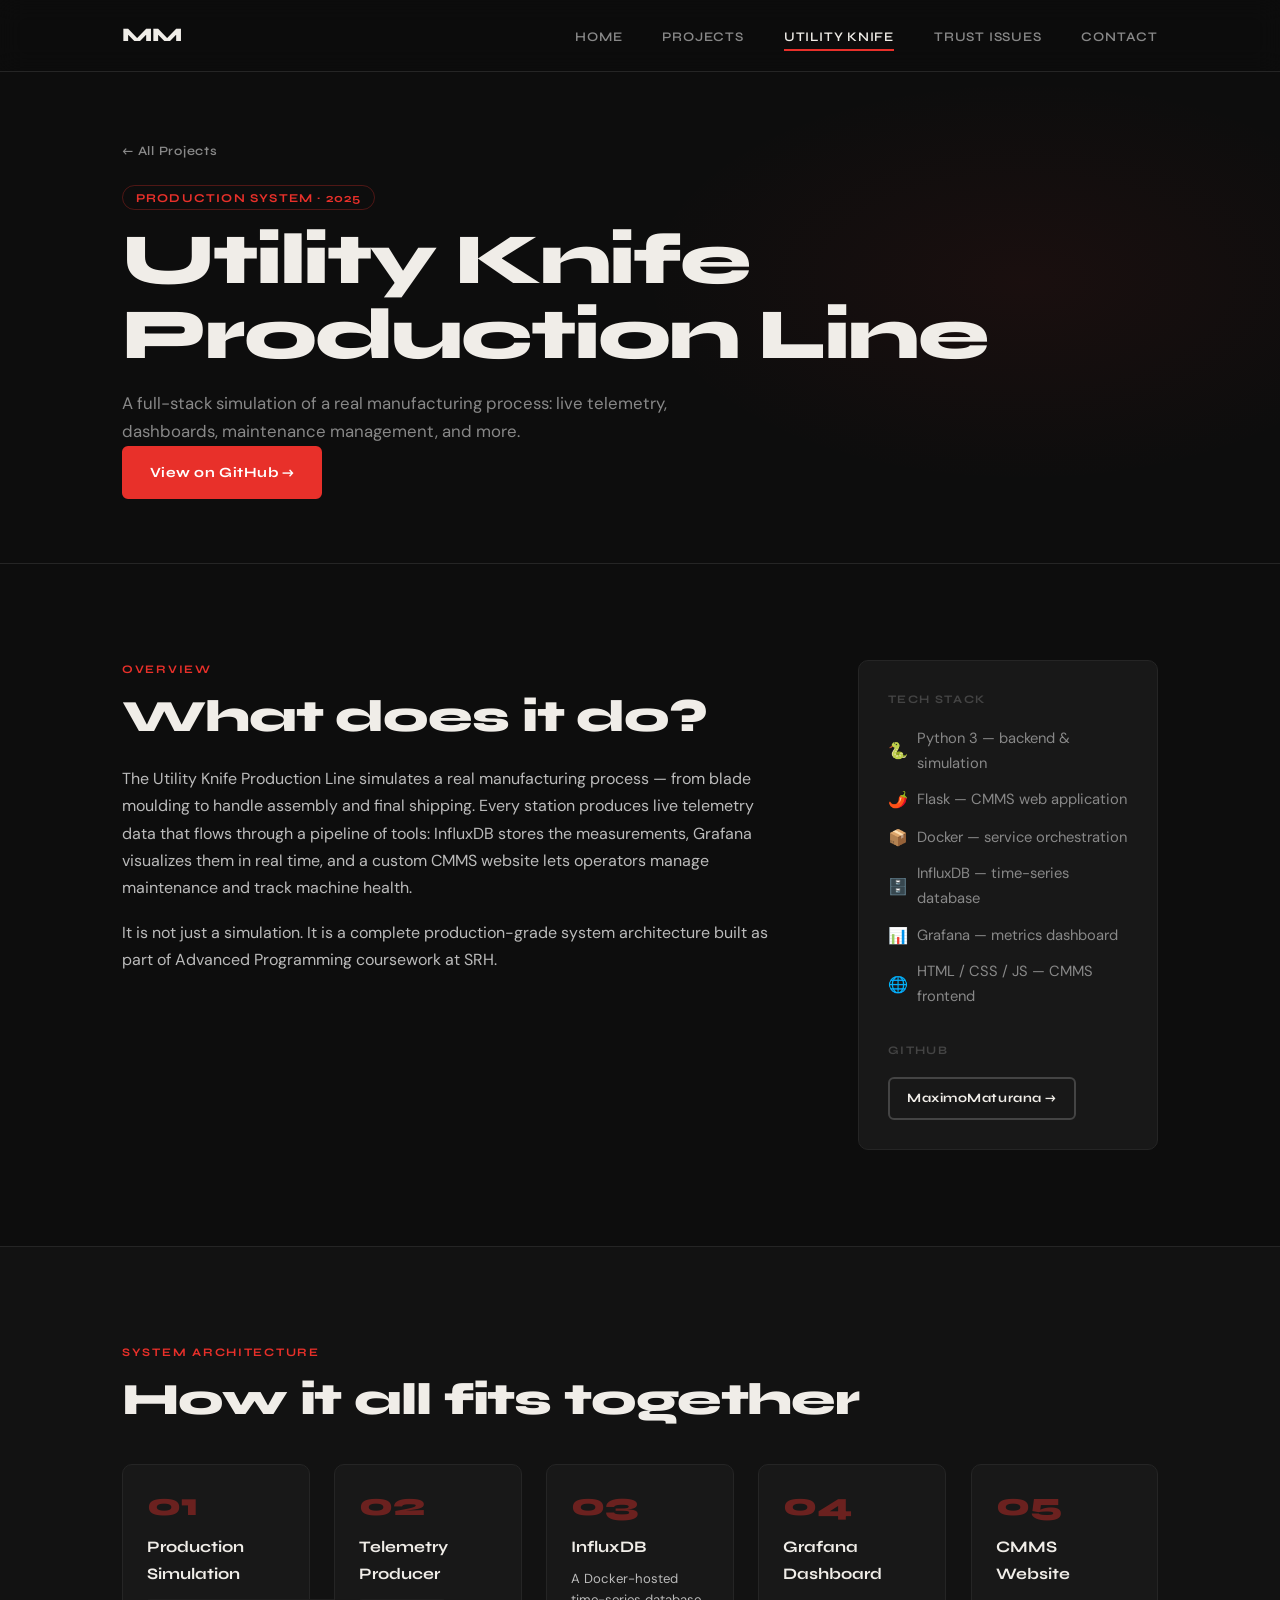
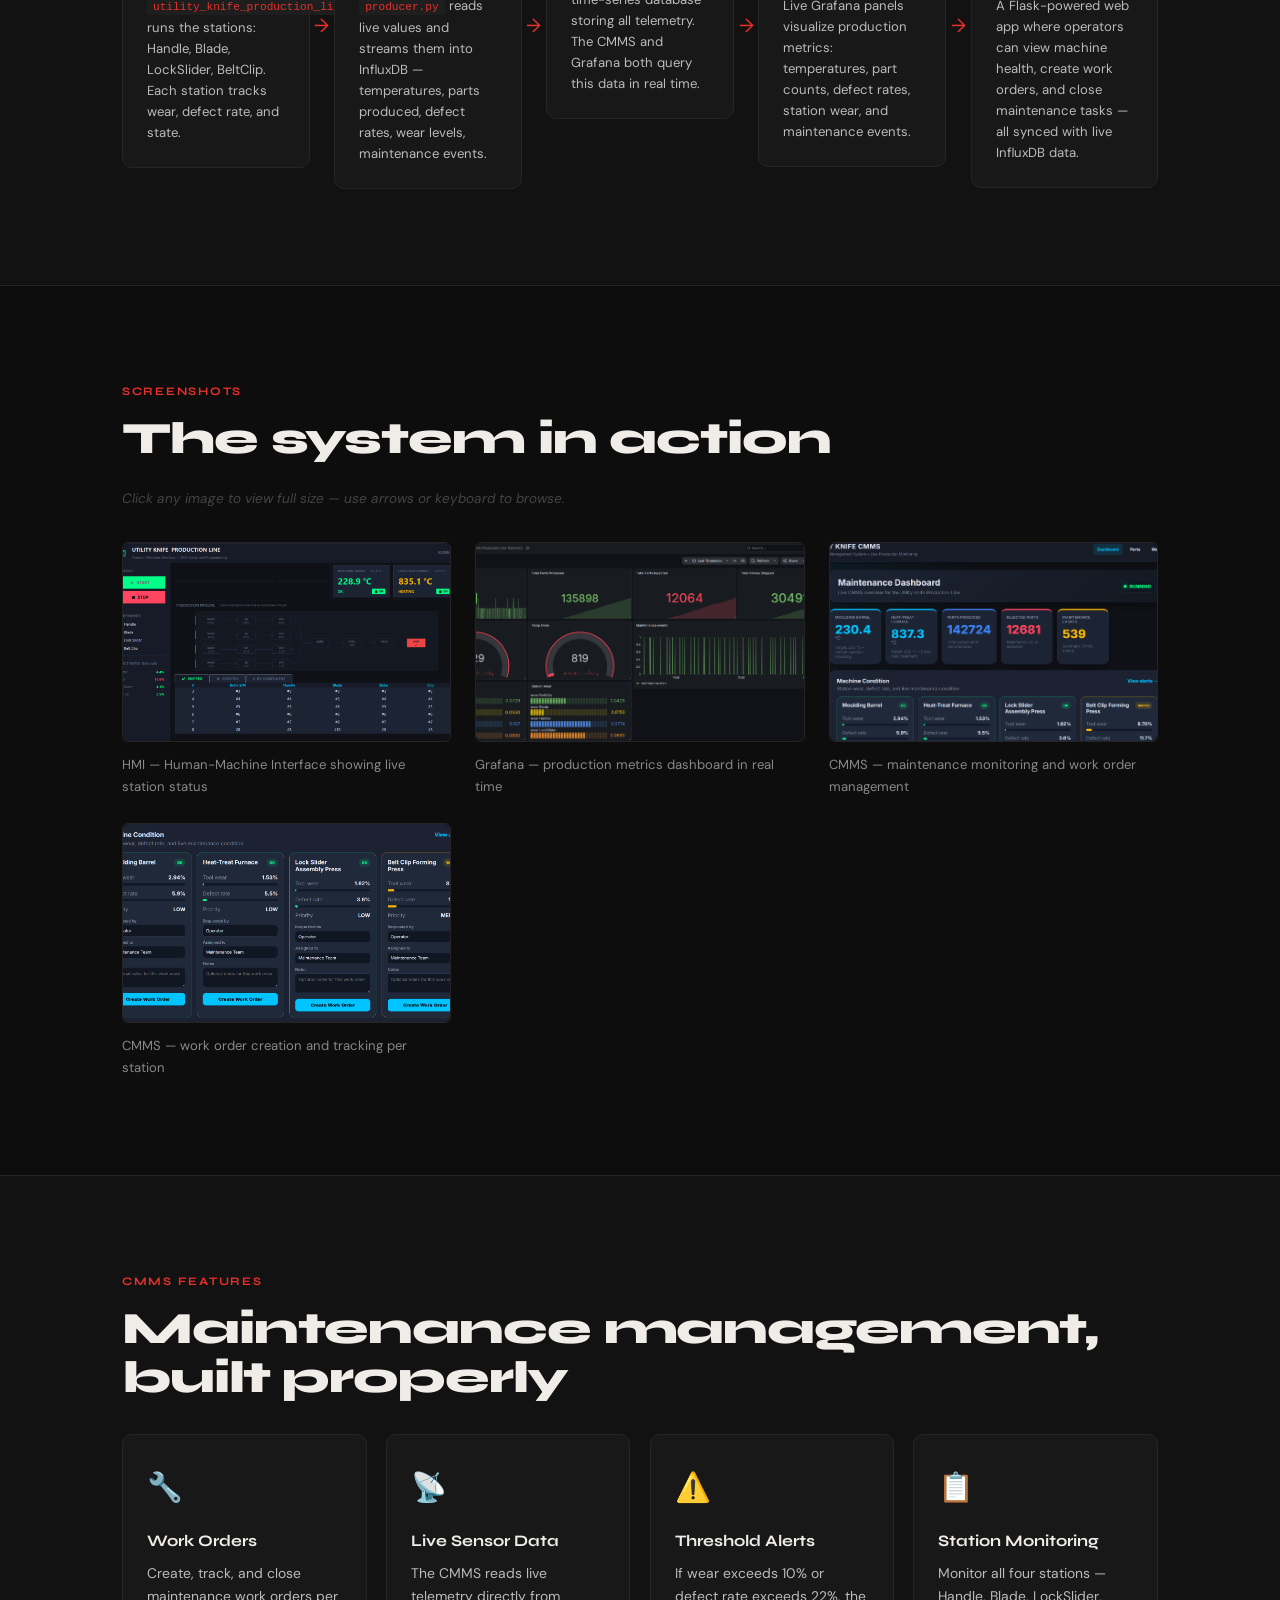
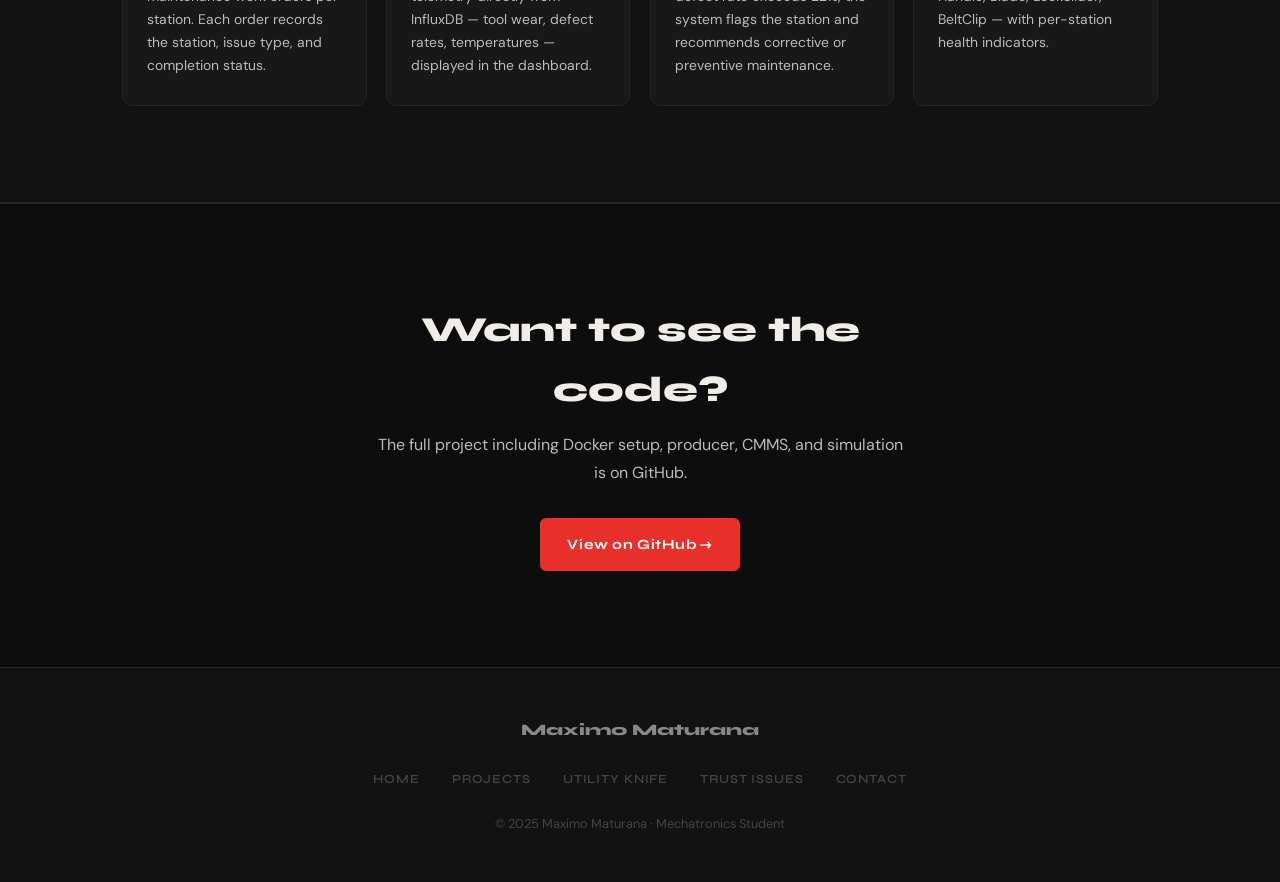
==== index.html @ 38e1f55e "Previewing works now" ====
<!DOCTYPE html>
<html lang="en">
<head>
  <meta charset="UTF-8" />
  <meta name="viewport" content="width=device-width, initial-scale=1.0"/>
  <title>Utility Knife Production Line — Maximo Maturana</title>
  <link rel="stylesheet" href="style.css" />
  <link href="https://fonts.googleapis.com/css2?family=Syne:wght@400;600;700;800&family=DM+Sans:wght@300;400;500&display=swap" rel="stylesheet"/>
</head>
<body>

  <nav class="nav" id="navbar">
    <div class="nav-inner">
      <a class="nav-logo" href="index.html">MM</a>
      <button class="nav-hamburger" id="hamburger" aria-label="Menu">
        <span></span><span></span><span></span>
      </button>
      <ul class="nav-links" id="navLinks">
        <li><a href="index.html">Home</a></li>
        <li><a href="projects.html">Projects</a></li>
        <li><a href="utility-knife.html" class="active">Utility Knife</a></li>
        <li><a href="trust-issues.html">Trust Issues</a></li>
        <li><a href="contact.html">Contact</a></li>
      </ul>
    </div>
  </nav>

  <!-- Project Hero -->
  <section class="page-hero project-page-hero">
    <div class="container">
      <a href="projects.html" class="back-link">← All Projects</a>
      <div class="project-header-meta">
        <span class="project-type-badge">Production System · 2025</span>
      </div>
      <h1 class="page-hero-title">Utility Knife<br>Production Line</h1>
      <p class="page-hero-sub">A full-stack simulation of a real manufacturing process: live telemetry, dashboards, maintenance management, and more.</p>
      <div class="hero-ctas">
        <a href="https://github.com/MaximoMaturana" target="_blank" class="btn btn-primary">View on GitHub →</a>
      </div>
    </div>
  </section>

  <!-- Overview -->
  <section class="section">
    <div class="container">
      <div class="project-overview-grid">
        <div>
          <p class="section-label">Overview</p>
          <h2 class="section-heading">What does it do?</h2>
          <p>The Utility Knife Production Line simulates a real manufacturing process — from blade moulding to handle assembly and final shipping. Every station produces live telemetry data that flows through a pipeline of tools: InfluxDB stores the measurements, Grafana visualizes them in real time, and a custom CMMS website lets operators manage maintenance and track machine health.</p>
          <p>It is not just a simulation. It is a complete production-grade system architecture built as part of Advanced Programming coursework at SRH.</p>
        </div>
        <div class="project-tech-sidebar">
          <p class="sidebar-label">Tech Stack</p>
          <ul class="tech-list">
            <li><span class="tech-icon">🐍</span> Python 3 — backend & simulation</li>
            <li><span class="tech-icon">🌶️</span> Flask — CMMS web application</li>
            <li><span class="tech-icon">📦</span> Docker — service orchestration</li>
            <li><span class="tech-icon">🗄️</span> InfluxDB — time-series database</li>
            <li><span class="tech-icon">📊</span> Grafana — metrics dashboard</li>
            <li><span class="tech-icon">🌐</span> HTML / CSS / JS — CMMS frontend</li>
          </ul>
          <p class="sidebar-label" style="margin-top:2rem;">GitHub</p>
          <a href="https://github.com/MaximoMaturana" target="_blank" class="btn btn-outline btn-sm">MaximoMaturana →</a>
        </div>
      </div>
    </div>
  </section>

  <!-- System Architecture -->
  <section class="section alt-section">
    <div class="container">
      <p class="section-label">System Architecture</p>
      <h2 class="section-heading">How it all fits together</h2>
      <div class="arch-flow">
        <div class="arch-step">
          <div class="arch-step-num">01</div>
          <h3>Production Simulation</h3>
          <p><code>utility_knife_production_line.py</code> runs the stations: Handle, Blade, LockSlider, BeltClip. Each station tracks wear, defect rate, and state.</p>
        </div>
        <div class="arch-arrow">→</div>
        <div class="arch-step">
          <div class="arch-step-num">02</div>
          <h3>Telemetry Producer</h3>
          <p><code>producer.py</code> reads live values and streams them into InfluxDB — temperatures, parts produced, defect rates, wear levels, maintenance events.</p>
        </div>
        <div class="arch-arrow">→</div>
        <div class="arch-step">
          <div class="arch-step-num">03</div>
          <h3>InfluxDB</h3>
          <p>A Docker-hosted time-series database storing all telemetry. The CMMS and Grafana both query this data in real time.</p>
        </div>
        <div class="arch-arrow">→</div>
        <div class="arch-step">
          <div class="arch-step-num">04</div>
          <h3>Grafana Dashboard</h3>
          <p>Live Grafana panels visualize production metrics: temperatures, part counts, defect rates, station wear, and maintenance events.</p>
        </div>
        <div class="arch-arrow">→</div>
        <div class="arch-step">
          <div class="arch-step-num">05</div>
          <h3>CMMS Website</h3>
          <p>A Flask-powered web app where operators can view machine health, create work orders, and close maintenance tasks — all synced with live InfluxDB data.</p>
        </div>
      </div>
    </div>
  </section>

  <!-- ============================================================
       SCREENSHOTS — LIGHTBOX ENABLED
       
       HOW TO ADD YOUR IMAGES:
       Each .screenshot-card has one <img> tag.
       Change the src="assets/YOUR-FILE-NAME.png" to match
       your exact filename in the assets/ folder.
       The filename is CASE-SENSITIVE on GitHub Pages.
       
       To add more screenshots: copy any .screenshot-card block
       and paste it inside .screenshots-grid with a new src.
       ============================================================ -->
  <section class="section">
    <div class="container">
      <p class="section-label">Screenshots</p>
      <h2 class="section-heading">The system in action</h2>
      <p class="screenshots-hint">Click any image to view full size — use arrows or keyboard to browse.</p>

      <div class="screenshots-grid">

        <!-- SCREENSHOT 1 — Change src to your actual filename -->
        <div class="screenshot-card">
          <div class="screenshot-placeholder">
            <img src="assets/uk-hmi.png"
                 alt="HMI Interface"
                 class="screenshot-img"
                 onerror="this.parentElement.innerHTML='<div class=\'placeholder-label\'>[ uk-hmi.png not found ]</div>'">
          </div>
          <p class="screenshot-caption">HMI — Human-Machine Interface showing live station status</p>
        </div>

        <!-- SCREENSHOT 2 — Change src to your actual filename -->
        <div class="screenshot-card">
          <div class="screenshot-placeholder">
            <img src="assets/uk-grafana.png"
                 alt="Grafana Dashboard"
                 class="screenshot-img"
                 onerror="this.parentElement.innerHTML='<div class=\'placeholder-label\'>[ uk-grafana.png not found ]</div>'">
          </div>
          <p class="screenshot-caption">Grafana — production metrics dashboard in real time</p>
        </div>

        <!-- SCREENSHOT 3 — Change src to your actual filename -->
        <div class="screenshot-card">
          <div class="screenshot-placeholder">
            <img src="assets/uk-cmms-dashboard.png"
                 alt="CMMS Dashboard"
                 class="screenshot-img"
                 onerror="this.parentElement.innerHTML='<div class=\'placeholder-label\'>[ uk-cmms-dashboard.png not found ]</div>'">
          </div>
          <p class="screenshot-caption">CMMS — maintenance monitoring and work order management</p>
        </div>

        <!-- SCREENSHOT 4 — Change src to your actual filename -->
        <div class="screenshot-card">
          <div class="screenshot-placeholder">
            <img src="assets/uk-work-orders.png"
                 alt="Work Orders"
                 class="screenshot-img"
                 onerror="this.parentElement.innerHTML='<div class=\'placeholder-label\'>[ uk-work-orders.png not found ]</div>'">
          </div>
          <p class="screenshot-caption">CMMS — work order creation and tracking per station</p>
        </div>

        <!-- ADD MORE SCREENSHOTS HERE — just copy this block:
        <div class="screenshot-card">
          <div class="screenshot-placeholder">
            <img src="assets/YOUR-FILE-NAME.png"
                 alt="Description"
                 class="screenshot-img"
                 onerror="this.parentElement.innerHTML='<div class=\'placeholder-label\'>[ file not found ]</div>'">
          </div>
          <p class="screenshot-caption">Your caption here</p>
        </div>
        -->

      </div>
    </div>
  </section>

  <!-- CMMS Features -->
  <section class="section alt-section">
    <div class="container">
      <p class="section-label">CMMS Features</p>
      <h2 class="section-heading">Maintenance management, built properly</h2>
      <div class="features-grid">
        <div class="feature-card">
          <div class="feature-icon">🔧</div>
          <h3>Work Orders</h3>
          <p>Create, track, and close maintenance work orders per station. Each order records the station, issue type, and completion status.</p>
        </div>
        <div class="feature-card">
          <div class="feature-icon">📡</div>
          <h3>Live Sensor Data</h3>
          <p>The CMMS reads live telemetry directly from InfluxDB — tool wear, defect rates, temperatures — displayed in the dashboard.</p>
        </div>
        <div class="feature-card">
          <div class="feature-icon">⚠️</div>
          <h3>Threshold Alerts</h3>
          <p>If wear exceeds 10% or defect rate exceeds 22%, the system flags the station and recommends corrective or preventive maintenance.</p>
        </div>
        <div class="feature-card">
          <div class="feature-icon">📋</div>
          <h3>Station Monitoring</h3>
          <p>Monitor all four stations — Handle, Blade, LockSlider, BeltClip — with per-station health indicators.</p>
        </div>
      </div>
    </div>
  </section>

  <!-- CTA -->
  <section class="section cta-section">
    <div class="container cta-inner">
      <h2>Want to see the code?</h2>
      <p>The full project including Docker setup, producer, CMMS, and simulation is on GitHub.</p>
      <a href="https://github.com/MaximoMaturana" target="_blank" class="btn btn-primary">View on GitHub →</a>
    </div>
  </section>

  <footer class="footer">
    <div class="container footer-inner">
      <span class="footer-logo">Maximo Maturana</span>
      <nav class="footer-nav">
        <a href="index.html">Home</a>
        <a href="projects.html">Projects</a>
        <a href="utility-knife.html">Utility Knife</a>
        <a href="trust-issues.html">Trust Issues</a>
        <a href="contact.html">Contact</a>
      </nav>
      <p class="footer-copy">© 2025 Maximo Maturana · Mechatronics Student</p>
    </div>
  </footer>

  <script src="script.js"></script>
</body>
</html>
---- style.css ----
/* ============================================================
   MAXIMO MATURANA — PORTFOLIO
   style.css
   ============================================================ */

/* ---------- RESET & BASE ---------- */
*, *::before, *::after { box-sizing: border-box; margin: 0; padding: 0; }

:root {
  --bg:          #0d0d0d;
  --bg-alt:      #121212;
  --bg-card:     #181818;
  --border:      #252525;
  --accent:      #e8302a;
  --accent-dim:  #b82420;
  --text:        #f0ede8;
  --text-muted:  #888;
  --text-faint:  #444;
  --nav-h:       72px;
  --radius:      6px;
  --font-display: 'Syne', sans-serif;
  --font-body:    'DM Sans', sans-serif;
  --max-w:        1100px;
  --transition:   0.22s ease;
}

html { scroll-behavior: smooth; }

body {
  background: var(--bg);
  color: var(--text);
  font-family: var(--font-body);
  font-size: 16px;
  line-height: 1.7;
  -webkit-font-smoothing: antialiased;
}

a { color: inherit; text-decoration: none; }

p { color: #bbb; margin-bottom: 1.1rem; }
p:last-child { margin-bottom: 0; }

code {
  font-family: 'Courier New', monospace;
  background: #1e1e1e;
  color: var(--accent);
  padding: 2px 6px;
  border-radius: 3px;
  font-size: 0.85em;
}

/* ---------- CONTAINER ---------- */
.container {
  max-width: var(--max-w);
  margin: 0 auto;
  padding: 0 2rem;
}

/* ---------- NAV ---------- */
.nav {
  position: fixed;
  top: 0; left: 0; right: 0;
  height: var(--nav-h);
  z-index: 100;
  background: rgba(13, 13, 13, 0.92);
  backdrop-filter: blur(12px);
  border-bottom: 1px solid var(--border);
  transition: background var(--transition);
}

.nav-inner {
  max-width: var(--max-w);
  margin: 0 auto;
  padding: 0 2rem;
  height: 100%;
  display: flex;
  align-items: center;
  justify-content: space-between;
}

.nav-logo {
  font-family: var(--font-display);
  font-weight: 800;
  font-size: 1.2rem;
  color: var(--text);
  letter-spacing: -0.02em;
  transition: color var(--transition);
}
.nav-logo:hover { color: var(--accent); }

.nav-links {
  display: flex;
  gap: 2.5rem;
  list-style: none;
}

.nav-links a {
  font-family: var(--font-display);
  font-size: 0.82rem;
  font-weight: 600;
  letter-spacing: 0.06em;
  text-transform: uppercase;
  color: var(--text-muted);
  transition: color var(--transition);
  position: relative;
  padding-bottom: 4px;
}

.nav-links a::after {
  content: '';
  position: absolute;
  bottom: -2px; left: 0;
  width: 0; height: 2px;
  background: var(--accent);
  transition: width var(--transition);
}

.nav-links a:hover,
.nav-links a.active {
  color: var(--text);
}

.nav-links a:hover::after,
.nav-links a.active::after {
  width: 100%;
}

/* Hamburger */
.nav-hamburger {
  display: none;
  flex-direction: column;
  gap: 5px;
  background: none;
  border: none;
  cursor: pointer;
  padding: 6px;
}
.nav-hamburger span {
  display: block;
  width: 24px; height: 2px;
  background: var(--text);
  border-radius: 2px;
  transition: transform 0.2s, opacity 0.2s;
}

/* ---------- BUTTONS ---------- */
.btn {
  display: inline-flex;
  align-items: center;
  gap: 0.4rem;
  font-family: var(--font-display);
  font-weight: 700;
  font-size: 0.88rem;
  letter-spacing: 0.04em;
  padding: 0.8rem 1.6rem;
  border-radius: var(--radius);
  cursor: pointer;
  transition: all var(--transition);
  border: 2px solid transparent;
  white-space: nowrap;
}

.btn-primary {
  background: var(--accent);
  color: #fff;
  border-color: var(--accent);
}
.btn-primary:hover {
  background: var(--accent-dim);
  border-color: var(--accent-dim);
  transform: translateY(-2px);
}

.btn-ghost {
  background: transparent;
  color: var(--text-muted);
  border-color: var(--border);
}
.btn-ghost:hover {
  border-color: var(--text-muted);
  color: var(--text);
  transform: translateY(-2px);
}

.btn-outline {
  background: transparent;
  color: var(--text);
  border-color: var(--text-faint);
}
.btn-outline:hover {
  border-color: var(--accent);
  color: var(--accent);
  transform: translateY(-2px);
}

.btn-sm {
  padding: 0.55rem 1.1rem;
  font-size: 0.8rem;
}

.btn-arrow { transition: transform var(--transition); }
.btn:hover .btn-arrow { transform: translateX(3px); }

/* ---------- HERO (homepage) ---------- */
.hero {
  min-height: 100vh;
  position: relative;
  display: flex;
  align-items: center;
  padding-top: var(--nav-h);
  overflow: hidden;
}

.hero-bg {
  position: absolute;
  inset: 0;
  background:
    radial-gradient(ellipse 60% 50% at 70% 50%, rgba(232,48,42,0.07) 0%, transparent 70%),
    radial-gradient(ellipse 40% 40% at 20% 80%, rgba(232,48,42,0.04) 0%, transparent 60%);
  pointer-events: none;
}

.hero-content {
  max-width: var(--max-w);
  margin: 0 auto;
  padding: 6rem 2rem 4rem;
  position: relative;
  z-index: 1;
}

.hero-eyebrow {
  font-family: var(--font-display);
  font-size: 0.8rem;
  font-weight: 600;
  letter-spacing: 0.12em;
  text-transform: uppercase;
  color: var(--accent);
  margin-bottom: 1.5rem;
}

.hero-headline {
  font-family: var(--font-display);
  font-size: clamp(3rem, 7vw, 6rem);
  font-weight: 800;
  line-height: 1.02;
  letter-spacing: -0.03em;
  color: var(--text);
  margin-bottom: 1.8rem;
}

.hero-headline .accent {
  color: var(--accent);
  position: relative;
  display: inline-block;
}

.hero-sub {
  font-size: 1.1rem;
  color: var(--text-muted);
  max-width: 520px;
  line-height: 1.7;
  margin-bottom: 2.5rem;
}

.hero-ctas {
  display: flex;
  gap: 1rem;
  flex-wrap: wrap;
}

.hero-scroll-hint {
  position: absolute;
  bottom: 2.5rem;
  left: 50%;
  transform: translateX(-50%);
  font-family: var(--font-display);
  font-size: 0.7rem;
  letter-spacing: 0.2em;
  text-transform: uppercase;
  color: var(--text-faint);
  writing-mode: vertical-rl;
  animation: scroll-pulse 2.5s ease-in-out infinite;
}

@keyframes scroll-pulse {
  0%, 100% { opacity: 0.3; }
  50% { opacity: 0.8; }
}

/* ---------- PAGE HERO (inner pages) ---------- */
.page-hero {
  padding: calc(var(--nav-h) + 4rem) 0 4rem;
  border-bottom: 1px solid var(--border);
  background:
    radial-gradient(ellipse 50% 60% at 80% 50%, rgba(232,48,42,0.06) 0%, transparent 60%);
}

.page-hero-title {
  font-family: var(--font-display);
  font-size: clamp(2.5rem, 6vw, 4.5rem);
  font-weight: 800;
  letter-spacing: -0.03em;
  line-height: 1.05;
  margin: 0.75rem 0 1rem;
}

.page-hero-sub {
  font-size: 1.05rem;
  color: var(--text-muted);
  max-width: 600px;
  margin-bottom: 0;
}

.back-link {
  font-family: var(--font-display);
  font-size: 0.8rem;
  font-weight: 600;
  letter-spacing: 0.06em;
  color: var(--text-muted);
  transition: color var(--transition);
}
.back-link:hover { color: var(--accent); }

.project-header-meta {
  margin: 1.2rem 0 0.6rem;
}

.project-type-badge {
  font-family: var(--font-display);
  font-size: 0.75rem;
  font-weight: 700;
  letter-spacing: 0.1em;
  text-transform: uppercase;
  color: var(--accent);
  border: 1px solid rgba(232,48,42,0.3);
  padding: 0.3rem 0.8rem;
  border-radius: 20px;
}

/* ---------- SECTIONS ---------- */
.section {
  padding: 6rem 0;
}

.alt-section {
  background: var(--bg-alt);
  border-top: 1px solid var(--border);
  border-bottom: 1px solid var(--border);
}

.section-label {
  font-family: var(--font-display);
  font-size: 0.72rem;
  font-weight: 700;
  letter-spacing: 0.15em;
  text-transform: uppercase;
  color: var(--accent);
  margin-bottom: 0.75rem;
}

.section-heading {
  font-family: var(--font-display);
  font-size: clamp(1.8rem, 4vw, 2.8rem);
  font-weight: 800;
  letter-spacing: -0.025em;
  color: var(--text);
  line-height: 1.1;
  margin-bottom: 1.5rem;
}

.section-cta {
  margin-top: 3rem;
  text-align: center;
}

/* ---------- ABOUT ---------- */
.about-grid {
  display: grid;
  grid-template-columns: 1fr 1fr;
  gap: 5rem;
  align-items: start;
}

/* ---------- SKILLS ---------- */
.skills-grid {
  display: grid;
  grid-template-columns: repeat(auto-fill, minmax(200px, 1fr));
  gap: 0.6rem;
  margin-top: 1.5rem;
}

.skill-item {
  display: flex;
  align-items: center;
  gap: 0.6rem;
  font-family: var(--font-display);
  font-size: 0.88rem;
  font-weight: 600;
  color: var(--text-muted);
  padding: 0.5rem 0.8rem;
  border: 1px solid var(--border);
  border-radius: var(--radius);
  transition: border-color var(--transition), color var(--transition);
}

.skill-item:hover {
  border-color: var(--accent);
  color: var(--text);
}

.skill-dot {
  width: 6px; height: 6px;
  border-radius: 50%;
  background: var(--accent);
  flex-shrink: 0;
}

/* ---------- PROJECT CARDS — hover overlay (homepage) ---------- */
.projects-grid {
  display: grid;
  grid-template-columns: 1fr 1fr;
  gap: 1.5rem;
  margin-top: 2rem;
}

.proj-card {
  position: relative;
  display: block;
  border-radius: 12px;
  overflow: hidden;
  cursor: pointer;
  aspect-ratio: 16 / 10;
  background: #111;
  border: 1px solid var(--border);
  text-decoration: none;

  /* Lift on hover */
  transition: transform 0.32s cubic-bezier(0.25, 0.46, 0.45, 0.94),
              box-shadow 0.32s cubic-bezier(0.25, 0.46, 0.45, 0.94),
              border-color 0.32s ease;
}

.proj-card:hover {
  transform: translateY(-6px) scale(1.01);
  box-shadow: 0 24px 60px rgba(0, 0, 0, 0.55), 0 0 0 1px rgba(232,48,42,0.3);
  border-color: rgba(232,48,42,0.35);
}

/* The image — fills the entire card */
.proj-card-img {
  width: 100%;
  height: 100%;
  object-fit: cover;
  display: block;
  transition: transform 0.5s cubic-bezier(0.25, 0.46, 0.45, 0.94),
              filter 0.5s ease;
  filter: brightness(0.75);
}

.proj-card:hover .proj-card-img {
  transform: scale(1.04);
  filter: brightness(0.35);
}

/* Placeholder shown until a real image is added */
.proj-card-placeholder {
  width: 100%;
  height: 100%;
  background:
    repeating-linear-gradient(
      -45deg,
      #0f0f0f 0px, #0f0f0f 12px,
      #141414 12px, #141414 24px
    );
  display: flex;
  align-items: center;
  justify-content: center;
  transition: filter 0.5s ease;
}

.proj-card:hover .proj-card-placeholder {
  filter: brightness(0.5);
}

.proj-card-placeholder span {
  font-family: var(--font-display);
  font-size: 0.72rem;
  letter-spacing: 0.08em;
  color: var(--text-faint);
  text-align: center;
  padding: 1rem;
}

/* "Latest Project" badge */
.proj-card-badge {
  position: absolute;
  top: 1rem;
  left: 1rem;
  z-index: 3;
  background: var(--accent);
  color: #fff;
  font-family: var(--font-display);
  font-size: 0.68rem;
  font-weight: 700;
  letter-spacing: 0.1em;
  text-transform: uppercase;
  padding: 0.3rem 0.75rem;
  border-radius: 20px;
}

/* Overlay — slides up from bottom on hover */
.proj-card-overlay {
  position: absolute;
  inset: 0;
  z-index: 2;
  display: flex;
  align-items: flex-end;

  /* Gradient shadow that darkens bottom always, intensifies on hover */
  background: linear-gradient(
    to top,
    rgba(0, 0, 0, 0.85) 0%,
    rgba(0, 0, 0, 0.3) 40%,
    transparent 70%
  );

  transition: background 0.4s ease;
}

.proj-card:hover .proj-card-overlay {
  background: linear-gradient(
    to top,
    rgba(0, 0, 0, 0.92) 0%,
    rgba(0, 0, 0, 0.7) 50%,
    rgba(0, 0, 0, 0.2) 100%
  );
}

.proj-card-overlay-inner {
  padding: 1.6rem 1.8rem;
  transform: translateY(8px);
  transition: transform 0.38s cubic-bezier(0.25, 0.46, 0.45, 0.94);
  width: 100%;
}

.proj-card:hover .proj-card-overlay-inner {
  transform: translateY(0);
}

.proj-card-type {
  font-family: var(--font-display);
  font-size: 0.7rem;
  font-weight: 600;
  letter-spacing: 0.1em;
  text-transform: uppercase;
  color: var(--accent);
  margin: 0 0 0.4rem;
  opacity: 0;
  transform: translateY(6px);
  transition: opacity 0.35s ease 0.05s, transform 0.35s ease 0.05s;
}

.proj-card:hover .proj-card-type {
  opacity: 1;
  transform: translateY(0);
}

.proj-card-title {
  font-family: var(--font-display);
  font-size: clamp(1.2rem, 2.5vw, 1.7rem);
  font-weight: 800;
  color: #fff;
  line-height: 1.1;
  letter-spacing: -0.02em;
  margin: 0 0 0.9rem;
}

.proj-card-cta {
  display: inline-flex;
  align-items: center;
  gap: 0.3rem;
  font-family: var(--font-display);
  font-size: 0.8rem;
  font-weight: 700;
  letter-spacing: 0.06em;
  color: #fff;
  border-bottom: 2px solid var(--accent);
  padding-bottom: 2px;
  opacity: 0;
  transform: translateY(6px);
  transition: opacity 0.3s ease 0.1s, transform 0.3s ease 0.1s;
}

.proj-card:hover .proj-card-cta {
  opacity: 1;
  transform: translateY(0);
}



/* ---------- PROJECT LIST (projects.html) ---------- */
.projects-list {
  display: flex;
  flex-direction: column;
  gap: 1px;
  border: 1px solid var(--border);
  border-radius: 10px;
  overflow: hidden;
}

.project-list-item {
  display: grid;
  grid-template-columns: 160px 1fr 260px;
  gap: 2rem;
  align-items: center;
  padding: 2.5rem 2rem;
  background: var(--bg-card);
  border-bottom: 1px solid var(--border);
  transition: background var(--transition);
}

.project-list-item:last-child { border-bottom: none; }
.project-list-item:hover { background: #1a1a1a; }

.project-list-meta {
  display: flex;
  flex-direction: column;
  gap: 0.4rem;
}

.project-year {
  font-family: var(--font-display);
  font-size: 2rem;
  font-weight: 800;
  color: var(--text-faint);
  line-height: 1;
}

.project-type {
  font-family: var(--font-display);
  font-size: 0.72rem;
  font-weight: 600;
  letter-spacing: 0.08em;
  text-transform: uppercase;
  color: var(--accent);
}

.project-list-body h2 {
  font-family: var(--font-display);
  font-size: 1.5rem;
  font-weight: 800;
  color: var(--text);
  margin-bottom: 0.75rem;
}

.project-list-body p {
  font-size: 0.92rem;
  line-height: 1.65;
  margin-bottom: 1rem;
}

.project-list-links {
  display: flex;
  gap: 0.75rem;
  flex-wrap: wrap;
  margin-top: 1rem;
}

/* ---------- TECH STACK TAGS ---------- */
.tech-stack {
  display: flex;
  flex-wrap: wrap;
  gap: 0.4rem;
  margin-top: 0.75rem;
}

.tech-stack span {
  font-family: var(--font-display);
  font-size: 0.72rem;
  font-weight: 700;
  letter-spacing: 0.05em;
  text-transform: uppercase;
  color: var(--text-muted);
  background: #1e1e1e;
  border: 1px solid var(--border);
  padding: 0.25rem 0.65rem;
  border-radius: 3px;
}

/* ---------- PLACEHOLDER IMAGES ---------- */
.placeholder-img {
  background: #151515;
  border: 1px dashed var(--border);
  border-radius: var(--radius);
  height: 180px;
  display: flex;
  align-items: center;
  justify-content: center;
  overflow: hidden;
}

.placeholder-img.small { height: 130px; }

.placeholder-img img {
  width: 100%;
  height: 100%;
  object-fit: cover;
}

.placeholder-label {
  font-family: var(--font-display);
  font-size: 0.75rem;
  color: var(--text-faint);
  letter-spacing: 0.05em;
  text-align: center;
  padding: 1rem;
}

/* ---------- PROJECT PAGE STYLES ---------- */
.project-overview-grid {
  display: grid;
  grid-template-columns: 1fr 300px;
  gap: 5rem;
  align-items: start;
}

.project-tech-sidebar {
  background: var(--bg-card);
  border: 1px solid var(--border);
  border-radius: 10px;
  padding: 1.8rem;
  position: sticky;
  top: calc(var(--nav-h) + 2rem);
}

.sidebar-label {
  font-family: var(--font-display);
  font-size: 0.72rem;
  font-weight: 700;
  letter-spacing: 0.12em;
  text-transform: uppercase;
  color: var(--text-faint);
  margin-bottom: 1rem;
}

.tech-list {
  list-style: none;
  display: flex;
  flex-direction: column;
  gap: 0.65rem;
}

.tech-list li {
  display: flex;
  align-items: center;
  gap: 0.6rem;
  font-size: 0.92rem;
  color: var(--text-muted);
}

.tech-icon { font-size: 1rem; }

/* ---------- ARCHITECTURE FLOW ---------- */
.arch-flow {
  display: flex;
  align-items: flex-start;
  gap: 0;
  margin-top: 2.5rem;
  flex-wrap: wrap;
}

.arch-step {
  background: var(--bg-card);
  border: 1px solid var(--border);
  border-radius: 10px;
  padding: 1.5rem;
  flex: 1;
  min-width: 160px;
  transition: border-color var(--transition);
}

.arch-step:hover { border-color: rgba(232,48,42,0.3); }

.arch-step-num {
  font-family: var(--font-display);
  font-size: 2rem;
  font-weight: 800;
  color: var(--accent);
  opacity: 0.4;
  line-height: 1;
  margin-bottom: 0.75rem;
}

.arch-step h3 {
  font-family: var(--font-display);
  font-size: 1rem;
  font-weight: 700;
  color: var(--text);
  margin-bottom: 0.5rem;
}

.arch-step p {
  font-size: 0.82rem;
  line-height: 1.6;
  margin: 0;
}

.arch-arrow {
  color: var(--accent);
  font-size: 1.2rem;
  padding: 1.5rem 0.3rem;
  align-self: center;
  opacity: 0.5;
  flex-shrink: 0;
}

/* ---------- SCREENSHOTS GRID ---------- */
.screenshots-grid {
  display: grid;
  grid-template-columns: repeat(auto-fill, minmax(280px, 1fr));
  gap: 1.5rem;
  margin-top: 2rem;
}

.screenshot-card {
  display: flex;
  flex-direction: column;
  gap: 0.75rem;
}

.screenshot-placeholder {
  background: #111;
  border: 1px dashed var(--border);
  border-radius: var(--radius);
  height: 200px;
  display: flex;
  align-items: center;
  justify-content: center;
  overflow: hidden;
}

.screenshot-placeholder img {
  width: 100%;
  height: 100%;
  object-fit: cover;
  border-radius: var(--radius);
}

.screenshot-caption {
  font-size: 0.82rem;
  color: var(--text-muted);
  margin: 0;
}

.screenshot-note {
  margin-top: 1.5rem;
  font-size: 0.85rem;
  color: var(--text-faint);
}

/* ---------- FEATURES GRID ---------- */
.features-grid {
  display: grid;
  grid-template-columns: repeat(auto-fill, minmax(220px, 1fr));
  gap: 1.2rem;
  margin-top: 2rem;
}

.feature-card {
  background: var(--bg-card);
  border: 1px solid var(--border);
  border-radius: 10px;
  padding: 1.75rem 1.5rem;
  transition: border-color var(--transition), transform var(--transition);
}

.feature-card:hover {
  border-color: rgba(232,48,42,0.3);
  transform: translateY(-3px);
}

.feature-icon {
  font-size: 1.8rem;
  margin-bottom: 0.9rem;
}

.feature-card h3 {
  font-family: var(--font-display);
  font-size: 1rem;
  font-weight: 700;
  color: var(--text);
  margin-bottom: 0.5rem;
}

.feature-card p {
  font-size: 0.87rem;
  line-height: 1.65;
  margin: 0;
}

/* ---------- CTA SECTION ---------- */
.cta-section {
  border-top: 1px solid var(--border);
}

.cta-inner {
  text-align: center;
  max-width: 600px;
  margin: 0 auto;
}

.cta-inner h2 {
  font-family: var(--font-display);
  font-size: 2.2rem;
  font-weight: 800;
  color: var(--text);
  margin-bottom: 0.75rem;
}

.cta-inner p {
  margin-bottom: 2rem;
  font-size: 1rem;
}

/* ---------- CONTACT ---------- */
.contact-grid {
  display: grid;
  grid-template-columns: 1fr 340px;
  gap: 5rem;
  align-items: start;
}

.contact-section h2 {
  font-family: var(--font-display);
  font-size: 2rem;
  font-weight: 800;
  color: var(--text);
  margin-bottom: 1rem;
}

.contact-links {
  display: flex;
  flex-direction: column;
  gap: 0.9rem;
  margin-top: 2rem;
}

.contact-link-card {
  display: flex;
  align-items: center;
  gap: 1rem;
  background: var(--bg-card);
  border: 1px solid var(--border);
  border-radius: 10px;
  padding: 1.2rem 1.5rem;
  transition: border-color var(--transition), transform var(--transition);
}

.contact-link-card:hover {
  border-color: var(--accent);
  transform: translateX(4px);
}

.contact-link-icon {
  color: var(--accent);
  flex-shrink: 0;
}

.contact-link-label {
  font-family: var(--font-display);
  font-size: 0.7rem;
  font-weight: 700;
  letter-spacing: 0.1em;
  text-transform: uppercase;
  color: var(--text-faint);
  margin: 0;
}

.contact-link-value {
  font-size: 0.95rem;
  color: var(--text);
  margin: 0;
}

.contact-note-card {
  background: var(--bg-card);
  border: 1px solid var(--border);
  border-radius: 10px;
  padding: 2rem;
}

.contact-note-eyebrow {
  font-family: var(--font-display);
  font-size: 0.7rem;
  font-weight: 700;
  letter-spacing: 0.12em;
  text-transform: uppercase;
  color: var(--accent);
  margin-bottom: 1.2rem;
}

.contact-note-status {
  font-size: 0.92rem;
  color: var(--text-muted);
  padding: 0.5rem 0;
  border-bottom: 1px solid var(--border);
  margin: 0;
}

.contact-note-status:last-child { border-bottom: none; }

/* ---------- FOOTER ---------- */
.footer {
  border-top: 1px solid var(--border);
  padding: 3rem 0;
  background: var(--bg-alt);
}

.footer-inner {
  display: flex;
  flex-direction: column;
  align-items: center;
  gap: 1.5rem;
  text-align: center;
}

.footer-logo {
  font-family: var(--font-display);
  font-size: 1rem;
  font-weight: 800;
  color: var(--text-muted);
}

.footer-nav {
  display: flex;
  gap: 2rem;
  flex-wrap: wrap;
  justify-content: center;
}

.footer-nav a {
  font-family: var(--font-display);
  font-size: 0.78rem;
  font-weight: 600;
  letter-spacing: 0.07em;
  text-transform: uppercase;
  color: var(--text-faint);
  transition: color var(--transition);
}

.footer-nav a:hover { color: var(--text); }

.footer-copy {
  font-size: 0.8rem;
  color: var(--text-faint);
  margin: 0;
}

/* ---------- ANIMATIONS ---------- */
.fade-up {
  opacity: 0;
  transform: translateY(24px);
  transition: opacity 0.6s ease, transform 0.6s ease;
}

.fade-up.visible {
  opacity: 1;
  transform: translateY(0);
}

/* ---------- RESPONSIVE ---------- */
@media (max-width: 900px) {
  .nav-links {
    display: none;
    position: absolute;
    top: var(--nav-h);
    left: 0; right: 0;
    background: var(--bg);
    border-bottom: 1px solid var(--border);
    flex-direction: column;
    gap: 0;
    padding: 1rem 0;
  }
  .nav-links.open { display: flex; }
  .nav-links li a {
    display: block;
    padding: 0.9rem 2rem;
    font-size: 0.9rem;
  }
  .nav-hamburger { display: flex; }

  .hero-headline { font-size: clamp(2.5rem, 10vw, 4.5rem); }

  .about-grid,
  .projects-grid,
  .project-overview-grid,
  .contact-grid { grid-template-columns: 1fr; gap: 2.5rem; }

  .proj-card { aspect-ratio: 16 / 11; }
  .proj-card-title { font-size: 1.3rem; }
  .proj-card-overlay-inner { padding: 1.2rem 1.4rem; }
  /* Always show overlay text on touch (no hover state) */
  .proj-card-type { opacity: 1; transform: none; }
  .proj-card-cta  { opacity: 1; transform: none; }

  .project-tech-sidebar { position: static; }

  .project-list-item {
    grid-template-columns: 1fr;
    gap: 1.2rem;
  }

  .project-list-img { display: none; }

  .arch-flow { flex-direction: column; }
  .arch-arrow { transform: rotate(90deg); align-self: center; }

  .screenshots-grid { grid-template-columns: 1fr; }

  .features-grid { grid-template-columns: 1fr 1fr; }

  .hero-ctas { flex-direction: column; align-items: flex-start; }
}

@media (max-width: 600px) {
  .container { padding: 0 1.2rem; }
  .section { padding: 4rem 0; }
  .features-grid { grid-template-columns: 1fr; }
  .skills-grid { grid-template-columns: 1fr 1fr; }
  .page-hero { padding: calc(var(--nav-h) + 2.5rem) 0 2.5rem; }
}

/* ============================================================
   LIGHTBOX
   ============================================================ */

#lightbox {
  display: none;
  position: fixed;
  inset: 0;
  z-index: 1000;
  align-items: center;
  justify-content: center;
}
#lightbox.lb-open { display: flex; }

/* Dark blurred backdrop */
#lb-backdrop {
  position: absolute;
  inset: 0;
  background: rgba(0, 0, 0, 0.93);
  backdrop-filter: blur(8px);
  cursor: zoom-out;
}

/* Main box — centers the image + footer */
#lb-box {
  position: relative;
  z-index: 1;
  display: flex;
  flex-direction: column;
  align-items: center;
  gap: 1rem;
  max-width: 90vw;
  max-height: 92vh;
  animation: lb-pop 0.2s cubic-bezier(0.34, 1.4, 0.64, 1);
}

@keyframes lb-pop {
  from { opacity: 0; transform: scale(0.93); }
  to   { opacity: 1; transform: scale(1); }
}

/* Image wrapper */
#lb-img-wrap {
  border-radius: 10px;
  overflow: hidden;
  box-shadow: 0 40px 100px rgba(0,0,0,0.8), 0 0 0 1px rgba(255,255,255,0.06);
  max-width: 88vw;
  max-height: 78vh;
  display: flex;
  align-items: center;
  justify-content: center;
}

#lb-img {
  display: block;
  max-width: 88vw;
  max-height: 78vh;
  width: auto;
  height: auto;
  object-fit: contain;
  border-radius: 10px;
  transition: opacity 0.12s ease, transform 0.12s ease;
}

/* Caption + counter row */
#lb-footer {
  display: flex;
  align-items: center;
  justify-content: space-between;
  width: 100%;
  padding: 0 0.25rem;
  gap: 1rem;
}

#lb-caption {
  font-family: var(--font-display);
  font-size: 0.78rem;
  font-weight: 600;
  letter-spacing: 0.05em;
  color: var(--text-muted);
  margin: 0;
  flex: 1;
}

#lb-counter {
  font-family: var(--font-display);
  font-size: 0.72rem;
  font-weight: 700;
  letter-spacing: 0.1em;
  color: var(--accent);
  margin: 0;
  flex-shrink: 0;
  white-space: nowrap;
}

/* ✕ Close button — top right corner */
#lb-close {
  position: fixed;
  top: 1.2rem;
  right: 1.2rem;
  width: 42px;
  height: 42px;
  border-radius: 50%;
  background: rgba(20,20,20,0.85);
  border: 1px solid rgba(255,255,255,0.12);
  color: #fff;
  font-size: 1rem;
  cursor: pointer;
  display: flex;
  align-items: center;
  justify-content: center;
  transition: background 0.18s, border-color 0.18s, transform 0.18s;
  z-index: 10;
}
#lb-close:hover {
  background: var(--accent);
  border-color: var(--accent);
  transform: scale(1.08) rotate(90deg);
}

/* ← → Arrow buttons */
#lb-prev,
#lb-next {
  position: fixed;
  top: 50%;
  transform: translateY(-50%);
  width: 52px;
  height: 52px;
  border-radius: 50%;
  background: rgba(20,20,20,0.75);
  border: 1px solid rgba(255,255,255,0.12);
  color: #fff;
  font-size: 1.4rem;
  cursor: pointer;
  display: flex;
  align-items: center;
  justify-content: center;
  transition: background 0.18s, border-color 0.18s, transform 0.18s;
  z-index: 10;
  user-select: none;
}
#lb-prev { left: 1.2rem; }
#lb-next { right: 1.2rem; }

#lb-prev:hover { background: var(--accent); border-color: var(--accent); transform: translateY(-50%) translateX(-2px); }
#lb-next:hover { background: var(--accent); border-color: var(--accent); transform: translateY(-50%) translateX(2px); }

/* Screenshot images — cursor + expand hint on hover */
img.screenshot-img {
  display: block;
  width: 100%;
  height: 100%;
  object-fit: cover;
  cursor: zoom-in;
  transition: transform 0.3s ease, filter 0.3s ease;
  border-radius: var(--radius);
}

.screenshot-placeholder {
  background: #111;
  border: 1px solid var(--border);
  border-radius: var(--radius);
  height: 200px;
  display: flex;
  align-items: center;
  justify-content: center;
  overflow: hidden;
  position: relative;
}

/* Expand icon that appears on hover */
.screenshot-placeholder::after {
  content: '⤢  View full size';
  position: absolute;
  bottom: 0;
  left: 0; right: 0;
  padding: 0.55rem 0.9rem;
  background: linear-gradient(to top, rgba(0,0,0,0.82) 0%, transparent 100%);
  color: #fff;
  font-family: var(--font-display);
  font-size: 0.7rem;
  font-weight: 700;
  letter-spacing: 0.08em;
  text-transform: uppercase;
  opacity: 0;
  transition: opacity 0.22s ease;
  pointer-events: none;
  border-radius: 0 0 var(--radius) var(--radius);
}

.screenshot-placeholder:hover::after { opacity: 1; }

.screenshot-placeholder:hover img.screenshot-img {
  transform: scale(1.03);
  filter: brightness(0.85);
}

/* Hint text above the grid */
.screenshots-hint {
  font-size: 0.85rem;
  color: var(--text-faint);
  margin-bottom: 1.8rem !important;
  font-style: italic;
}

/* Mobile */
@media (max-width: 600px) {
  #lb-prev { left: 0.4rem; width: 42px; height: 42px; font-size: 1.1rem; }
  #lb-next { right: 0.4rem; width: 42px; height: 42px; font-size: 1.1rem; }
  #lb-close { top: 0.6rem; right: 0.6rem; width: 38px; height: 38px; }
  #lb-img { max-width: 96vw; max-height: 72vh; }
  #lb-footer { flex-direction: column; align-items: flex-start; gap: 0.3rem; }
}
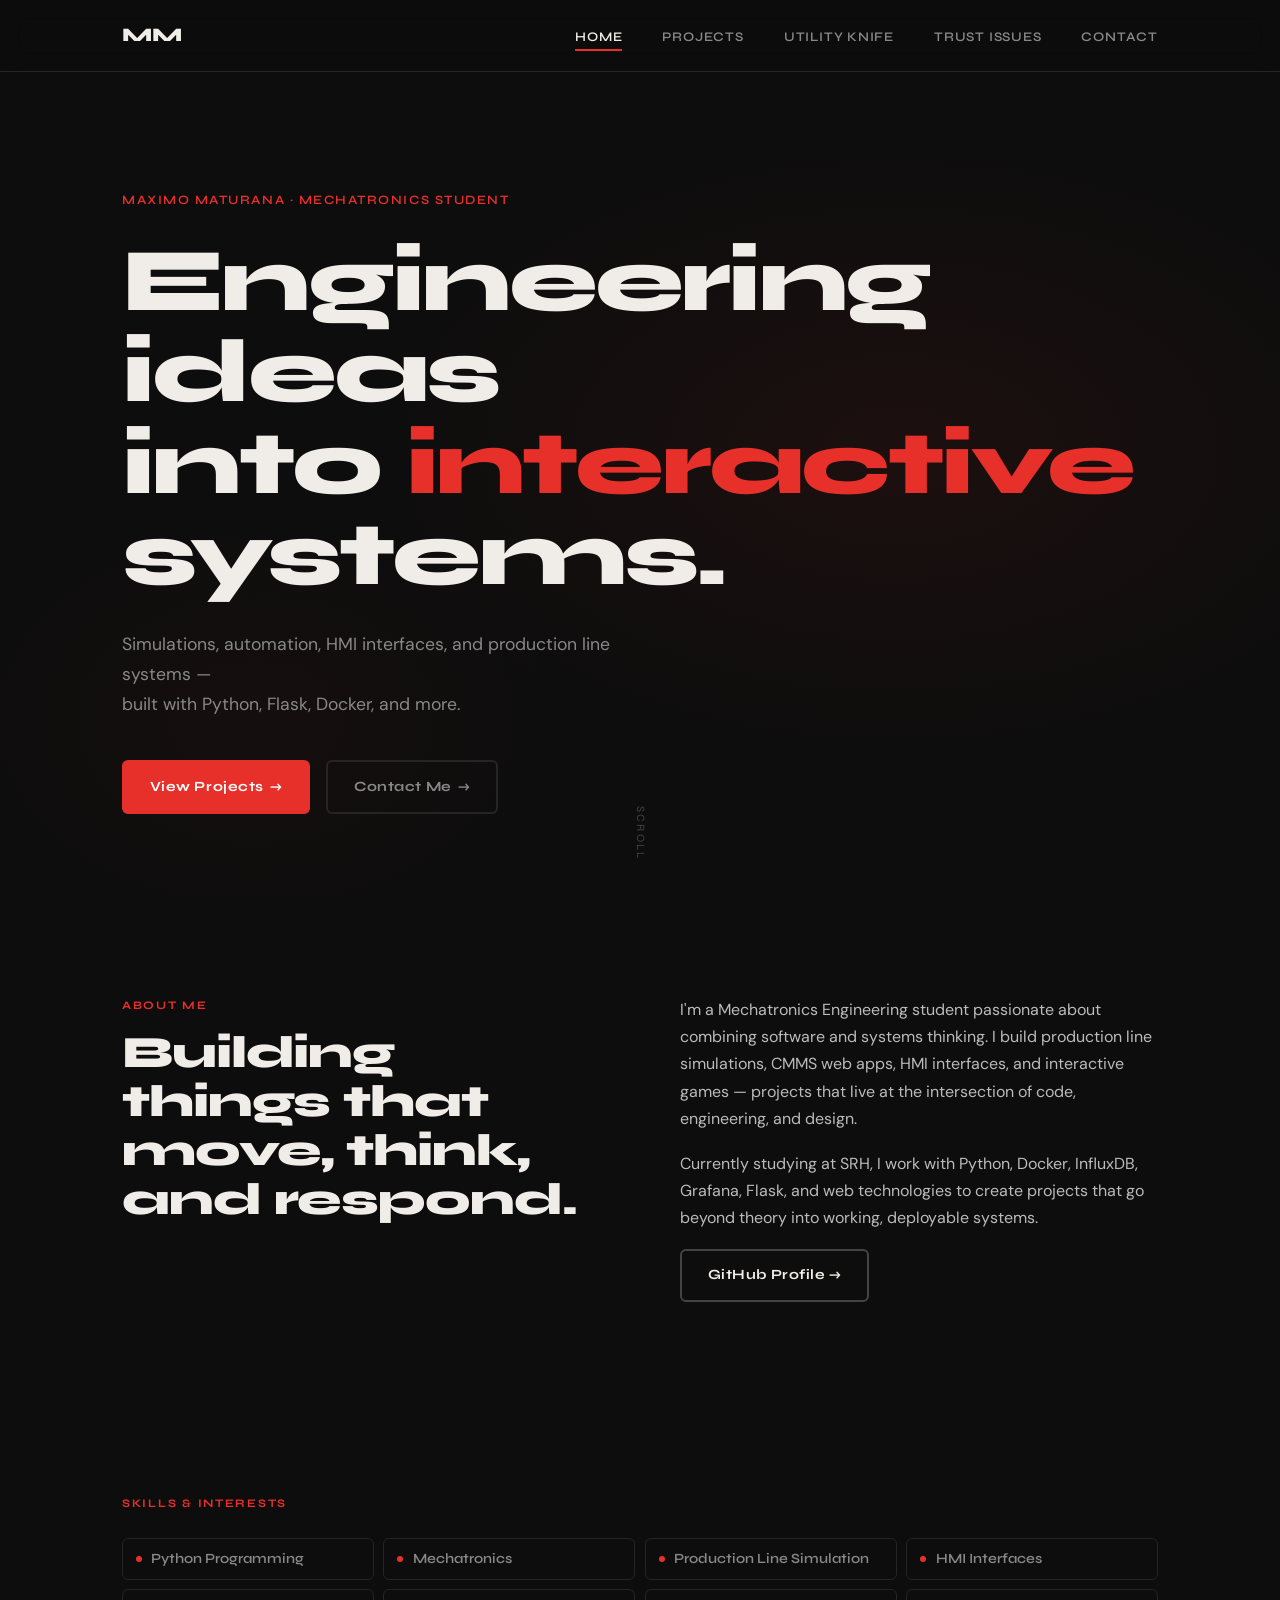
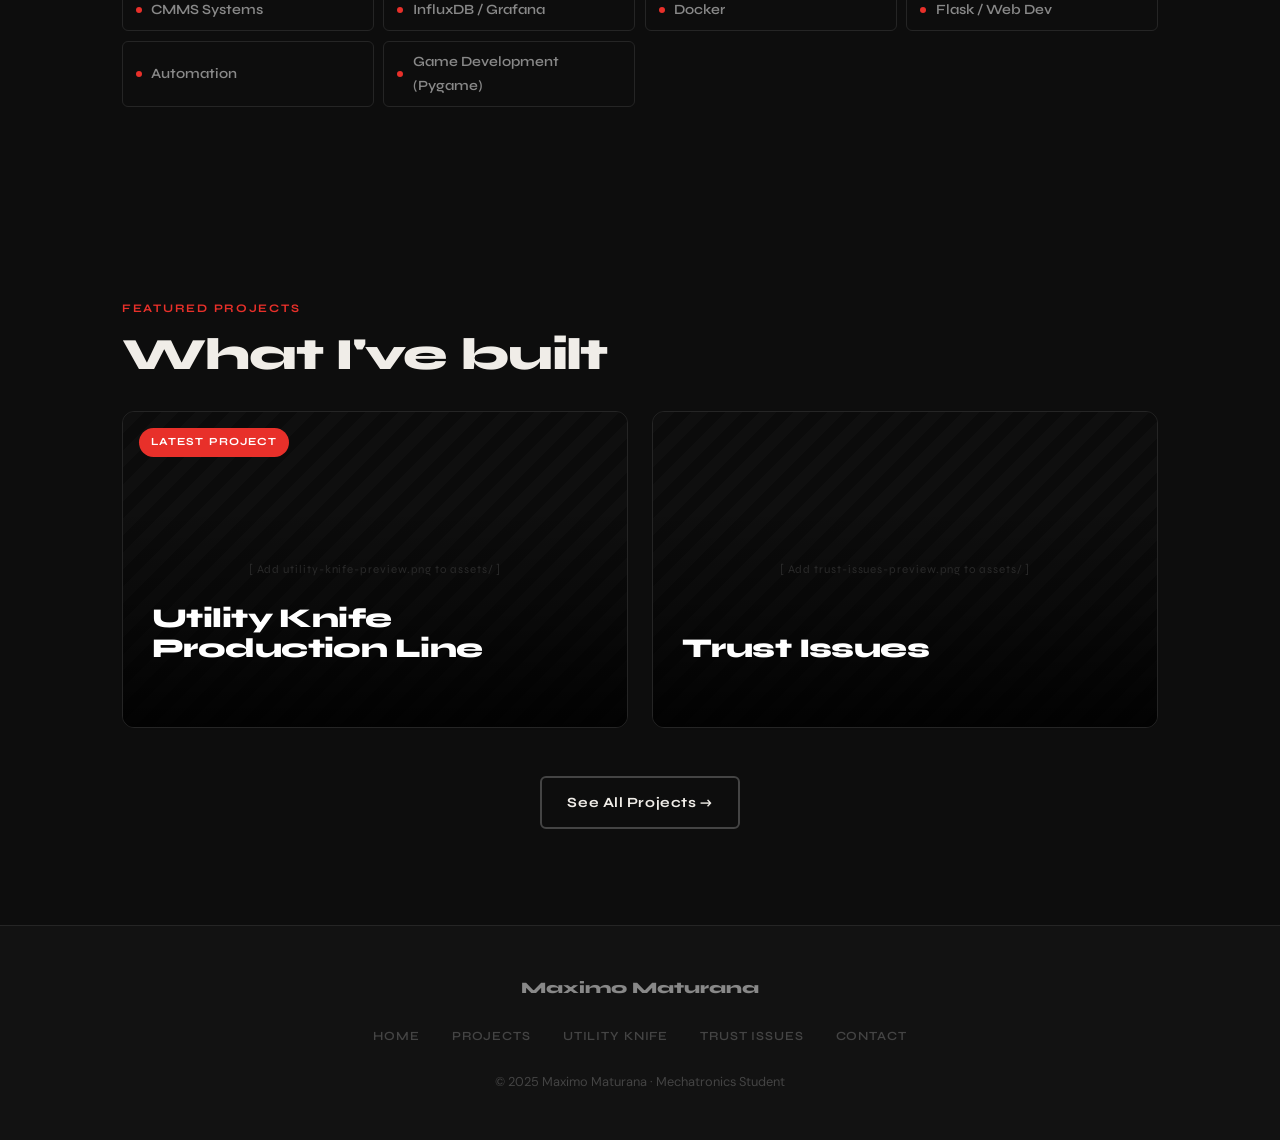
==== commit c809513d: "fixed index and uk" ====
--- a/index.html
+++ b/index.html
@@ -3,12 +3,13 @@
 <head>
   <meta charset="UTF-8" />
   <meta name="viewport" content="width=device-width, initial-scale=1.0"/>
-  <title>Utility Knife Production Line — Maximo Maturana</title>
+  <title>Maximo Maturana — Portfolio</title>
   <link rel="stylesheet" href="style.css" />
   <link href="https://fonts.googleapis.com/css2?family=Syne:wght@400;600;700;800&family=DM+Sans:wght@300;400;500&display=swap" rel="stylesheet"/>
 </head>
 <body>
 
+  <!-- NAV -->
   <nav class="nav" id="navbar">
     <div class="nav-inner">
       <a class="nav-logo" href="index.html">MM</a>
@@ -16,215 +17,113 @@
         <span></span><span></span><span></span>
       </button>
       <ul class="nav-links" id="navLinks">
-        <li><a href="index.html">Home</a></li>
+        <li><a href="index.html" class="active">Home</a></li>
         <li><a href="projects.html">Projects</a></li>
-        <li><a href="utility-knife.html" class="active">Utility Knife</a></li>
+        <li><a href="utility-knife.html">Utility Knife</a></li>
         <li><a href="trust-issues.html">Trust Issues</a></li>
         <li><a href="contact.html">Contact</a></li>
       </ul>
     </div>
   </nav>
 
-  <!-- Project Hero -->
-  <section class="page-hero project-page-hero">
-    <div class="container">
-      <a href="projects.html" class="back-link">← All Projects</a>
-      <div class="project-header-meta">
-        <span class="project-type-badge">Production System · 2025</span>
-      </div>
-      <h1 class="page-hero-title">Utility Knife<br>Production Line</h1>
-      <p class="page-hero-sub">A full-stack simulation of a real manufacturing process: live telemetry, dashboards, maintenance management, and more.</p>
+  <!-- HERO -->
+  <section class="hero">
+    <div class="hero-bg"></div>
+    <div class="hero-content">
+      <p class="hero-eyebrow">Maximo Maturana · Mechatronics Student</p>
+      <h1 class="hero-headline">Engineering ideas<br>into <span class="accent">interactive</span><br>systems.</h1>
+      <p class="hero-sub">Simulations, automation, HMI interfaces, and production line systems —<br>built with Python, Flask, Docker, and more.</p>
       <div class="hero-ctas">
-        <a href="https://github.com/MaximoMaturana" target="_blank" class="btn btn-primary">View on GitHub →</a>
+        <a href="projects.html" class="btn btn-primary">View Projects <span class="btn-arrow">→</span></a>
+        <a href="contact.html" class="btn btn-ghost">Contact Me <span class="btn-arrow">→</span></a>
       </div>
     </div>
+    <div class="hero-scroll-hint">scroll</div>
   </section>
 
-  <!-- Overview -->
-  <section class="section">
+  <!-- ABOUT -->
+  <section class="section about-section" id="about">
     <div class="container">
-      <div class="project-overview-grid">
-        <div>
-          <p class="section-label">Overview</p>
-          <h2 class="section-heading">What does it do?</h2>
-          <p>The Utility Knife Production Line simulates a real manufacturing process — from blade moulding to handle assembly and final shipping. Every station produces live telemetry data that flows through a pipeline of tools: InfluxDB stores the measurements, Grafana visualizes them in real time, and a custom CMMS website lets operators manage maintenance and track machine health.</p>
-          <p>It is not just a simulation. It is a complete production-grade system architecture built as part of Advanced Programming coursework at SRH.</p>
+      <div class="about-grid">
+        <div class="about-left">
+          <p class="section-label">About Me</p>
+          <h2 class="section-heading">Building things that move, think, and respond.</h2>
         </div>
-        <div class="project-tech-sidebar">
-          <p class="sidebar-label">Tech Stack</p>
-          <ul class="tech-list">
-            <li><span class="tech-icon">🐍</span> Python 3 — backend & simulation</li>
-            <li><span class="tech-icon">🌶️</span> Flask — CMMS web application</li>
-            <li><span class="tech-icon">📦</span> Docker — service orchestration</li>
-            <li><span class="tech-icon">🗄️</span> InfluxDB — time-series database</li>
-            <li><span class="tech-icon">📊</span> Grafana — metrics dashboard</li>
-            <li><span class="tech-icon">🌐</span> HTML / CSS / JS — CMMS frontend</li>
-          </ul>
-          <p class="sidebar-label" style="margin-top:2rem;">GitHub</p>
-          <a href="https://github.com/MaximoMaturana" target="_blank" class="btn btn-outline btn-sm">MaximoMaturana →</a>
+        <div class="about-right">
+          <p>I'm a Mechatronics Engineering student passionate about combining software and systems thinking. I build production line simulations, CMMS web apps, HMI interfaces, and interactive games — projects that live at the intersection of code, engineering, and design.</p>
+          <p>Currently studying at SRH, I work with Python, Docker, InfluxDB, Grafana, Flask, and web technologies to create projects that go beyond theory into working, deployable systems.</p>
+          <a href="https://github.com/MaximoMaturana" target="_blank" class="btn btn-outline">GitHub Profile →</a>
         </div>
       </div>
     </div>
   </section>
 
-  <!-- System Architecture -->
-  <section class="section alt-section">
+  <!-- SKILLS -->
+  <section class="section skills-section">
     <div class="container">
-      <p class="section-label">System Architecture</p>
-      <h2 class="section-heading">How it all fits together</h2>
-      <div class="arch-flow">
-        <div class="arch-step">
-          <div class="arch-step-num">01</div>
-          <h3>Production Simulation</h3>
-          <p><code>utility_knife_production_line.py</code> runs the stations: Handle, Blade, LockSlider, BeltClip. Each station tracks wear, defect rate, and state.</p>
-        </div>
-        <div class="arch-arrow">→</div>
-        <div class="arch-step">
-          <div class="arch-step-num">02</div>
-          <h3>Telemetry Producer</h3>
-          <p><code>producer.py</code> reads live values and streams them into InfluxDB — temperatures, parts produced, defect rates, wear levels, maintenance events.</p>
-        </div>
-        <div class="arch-arrow">→</div>
-        <div class="arch-step">
-          <div class="arch-step-num">03</div>
-          <h3>InfluxDB</h3>
-          <p>A Docker-hosted time-series database storing all telemetry. The CMMS and Grafana both query this data in real time.</p>
-        </div>
-        <div class="arch-arrow">→</div>
-        <div class="arch-step">
-          <div class="arch-step-num">04</div>
-          <h3>Grafana Dashboard</h3>
-          <p>Live Grafana panels visualize production metrics: temperatures, part counts, defect rates, station wear, and maintenance events.</p>
-        </div>
-        <div class="arch-arrow">→</div>
-        <div class="arch-step">
-          <div class="arch-step-num">05</div>
-          <h3>CMMS Website</h3>
-          <p>A Flask-powered web app where operators can view machine health, create work orders, and close maintenance tasks — all synced with live InfluxDB data.</p>
-        </div>
+      <p class="section-label">Skills & Interests</p>
+      <div class="skills-grid">
+        <div class="skill-item"><span class="skill-dot"></span>Python Programming</div>
+        <div class="skill-item"><span class="skill-dot"></span>Mechatronics</div>
+        <div class="skill-item"><span class="skill-dot"></span>Production Line Simulation</div>
+        <div class="skill-item"><span class="skill-dot"></span>HMI Interfaces</div>
+        <div class="skill-item"><span class="skill-dot"></span>CMMS Systems</div>
+        <div class="skill-item"><span class="skill-dot"></span>InfluxDB / Grafana</div>
+        <div class="skill-item"><span class="skill-dot"></span>Docker</div>
+        <div class="skill-item"><span class="skill-dot"></span>Flask / Web Dev</div>
+        <div class="skill-item"><span class="skill-dot"></span>Automation</div>
+        <div class="skill-item"><span class="skill-dot"></span>Game Development (Pygame)</div>
       </div>
     </div>
   </section>
 
-  <!-- ============================================================
-       SCREENSHOTS — LIGHTBOX ENABLED
-       
-       HOW TO ADD YOUR IMAGES:
-       Each .screenshot-card has one <img> tag.
-       Change the src="assets/YOUR-FILE-NAME.png" to match
-       your exact filename in the assets/ folder.
-       The filename is CASE-SENSITIVE on GitHub Pages.
-       
-       To add more screenshots: copy any .screenshot-card block
-       and paste it inside .screenshots-grid with a new src.
-       ============================================================ -->
-  <section class="section">
+  <!-- FEATURED PROJECTS -->
+  <section class="section projects-section">
     <div class="container">
-      <p class="section-label">Screenshots</p>
-      <h2 class="section-heading">The system in action</h2>
-      <p class="screenshots-hint">Click any image to view full size — use arrows or keyboard to browse.</p>
+      <p class="section-label">Featured Projects</p>
+      <h2 class="section-heading">What I've built</h2>
+      <div class="projects-grid">
 
-      <div class="screenshots-grid">
+        <!-- Card is one big link — click anywhere to go to project page -->
+        <a href="utility-knife.html" class="proj-card">
+          <div class="proj-card-badge">Latest Project</div>
+          <!-- REPLACE the div below with your actual screenshot:
+               <img src="assets/utility-knife-preview.png" alt="Utility Knife Production Line" class="proj-card-img"> -->
+          <div class="proj-card-img proj-card-placeholder">
+            <span>[ Add utility-knife-preview.png to assets/ ]</span>
+          </div>
+          <div class="proj-card-overlay">
+            <div class="proj-card-overlay-inner">
+              <p class="proj-card-type">Production System · Python · Flask · Docker</p>
+              <h3 class="proj-card-title">Utility Knife<br>Production Line</h3>
+              <span class="proj-card-cta">View Project →</span>
+            </div>
+          </div>
+        </a>
 
-        <!-- SCREENSHOT 1 — Change src to your actual filename -->
-        <div class="screenshot-card">
-          <div class="screenshot-placeholder">
-            <img src="assets/uk-hmi.png"
-                 alt="HMI Interface"
-                 class="screenshot-img"
-                 onerror="this.parentElement.innerHTML='<div class=\'placeholder-label\'>[ uk-hmi.png not found ]</div>'">
+        <a href="trust-issues.html" class="proj-card">
+          <!-- REPLACE the div below with your actual screenshot:
+               <img src="assets/trust-issues-preview.png" alt="Trust Issues" class="proj-card-img"> -->
+          <div class="proj-card-img proj-card-placeholder">
+            <span>[ Add trust-issues-preview.png to assets/ ]</span>
           </div>
-          <p class="screenshot-caption">HMI — Human-Machine Interface showing live station status</p>
-        </div>
+          <div class="proj-card-overlay">
+            <div class="proj-card-overlay-inner">
+              <p class="proj-card-type">2D Game · Python · Pygame</p>
+              <h3 class="proj-card-title">Trust Issues</h3>
+              <span class="proj-card-cta">View Project →</span>
+            </div>
+          </div>
+        </a>
 
-        <!-- SCREENSHOT 2 — Change src to your actual filename -->
-        <div class="screenshot-card">
-          <div class="screenshot-placeholder">
-            <img src="assets/uk-grafana.png"
-                 alt="Grafana Dashboard"
-                 class="screenshot-img"
-                 onerror="this.parentElement.innerHTML='<div class=\'placeholder-label\'>[ uk-grafana.png not found ]</div>'">
-          </div>
-          <p class="screenshot-caption">Grafana — production metrics dashboard in real time</p>
-        </div>
-
-        <!-- SCREENSHOT 3 — Change src to your actual filename -->
-        <div class="screenshot-card">
-          <div class="screenshot-placeholder">
-            <img src="assets/uk-cmms-dashboard.png"
-                 alt="CMMS Dashboard"
-                 class="screenshot-img"
-                 onerror="this.parentElement.innerHTML='<div class=\'placeholder-label\'>[ uk-cmms-dashboard.png not found ]</div>'">
-          </div>
-          <p class="screenshot-caption">CMMS — maintenance monitoring and work order management</p>
-        </div>
-
-        <!-- SCREENSHOT 4 — Change src to your actual filename -->
-        <div class="screenshot-card">
-          <div class="screenshot-placeholder">
-            <img src="assets/uk-work-orders.png"
-                 alt="Work Orders"
-                 class="screenshot-img"
-                 onerror="this.parentElement.innerHTML='<div class=\'placeholder-label\'>[ uk-work-orders.png not found ]</div>'">
-          </div>
-          <p class="screenshot-caption">CMMS — work order creation and tracking per station</p>
-        </div>
-
-        <!-- ADD MORE SCREENSHOTS HERE — just copy this block:
-        <div class="screenshot-card">
-          <div class="screenshot-placeholder">
-            <img src="assets/YOUR-FILE-NAME.png"
-                 alt="Description"
-                 class="screenshot-img"
-                 onerror="this.parentElement.innerHTML='<div class=\'placeholder-label\'>[ file not found ]</div>'">
-          </div>
-          <p class="screenshot-caption">Your caption here</p>
-        </div>
-        -->
-
+      </div>
+      <div class="section-cta">
+        <a href="projects.html" class="btn btn-outline">See All Projects →</a>
       </div>
     </div>
   </section>
 
-  <!-- CMMS Features -->
-  <section class="section alt-section">
-    <div class="container">
-      <p class="section-label">CMMS Features</p>
-      <h2 class="section-heading">Maintenance management, built properly</h2>
-      <div class="features-grid">
-        <div class="feature-card">
-          <div class="feature-icon">🔧</div>
-          <h3>Work Orders</h3>
-          <p>Create, track, and close maintenance work orders per station. Each order records the station, issue type, and completion status.</p>
-        </div>
-        <div class="feature-card">
-          <div class="feature-icon">📡</div>
-          <h3>Live Sensor Data</h3>
-          <p>The CMMS reads live telemetry directly from InfluxDB — tool wear, defect rates, temperatures — displayed in the dashboard.</p>
-        </div>
-        <div class="feature-card">
-          <div class="feature-icon">⚠️</div>
-          <h3>Threshold Alerts</h3>
-          <p>If wear exceeds 10% or defect rate exceeds 22%, the system flags the station and recommends corrective or preventive maintenance.</p>
-        </div>
-        <div class="feature-card">
-          <div class="feature-icon">📋</div>
-          <h3>Station Monitoring</h3>
-          <p>Monitor all four stations — Handle, Blade, LockSlider, BeltClip — with per-station health indicators.</p>
-        </div>
-      </div>
-    </div>
-  </section>
-
-  <!-- CTA -->
-  <section class="section cta-section">
-    <div class="container cta-inner">
-      <h2>Want to see the code?</h2>
-      <p>The full project including Docker setup, producer, CMMS, and simulation is on GitHub.</p>
-      <a href="https://github.com/MaximoMaturana" target="_blank" class="btn btn-primary">View on GitHub →</a>
-    </div>
-  </section>
-
+  <!-- FOOTER -->
   <footer class="footer">
     <div class="container footer-inner">
       <span class="footer-logo">Maximo Maturana</span>
--- a/style.css
+++ b/style.css
@@ -1298,6 +1298,7 @@
   justify-content: center;
   overflow: hidden;
   position: relative;
+  transition: border-color 0.2s ease, box-shadow 0.2s ease;
 }
 
 /* Expand icon that appears on hover */
@@ -1322,6 +1323,11 @@
 
 .screenshot-placeholder:hover::after { opacity: 1; }
 
+.screenshot-placeholder:hover {
+  border-color: var(--accent);
+  box-shadow: 0 0 0 1px var(--accent);
+}
+
 .screenshot-placeholder:hover img.screenshot-img {
   transform: scale(1.03);
   filter: brightness(0.85);
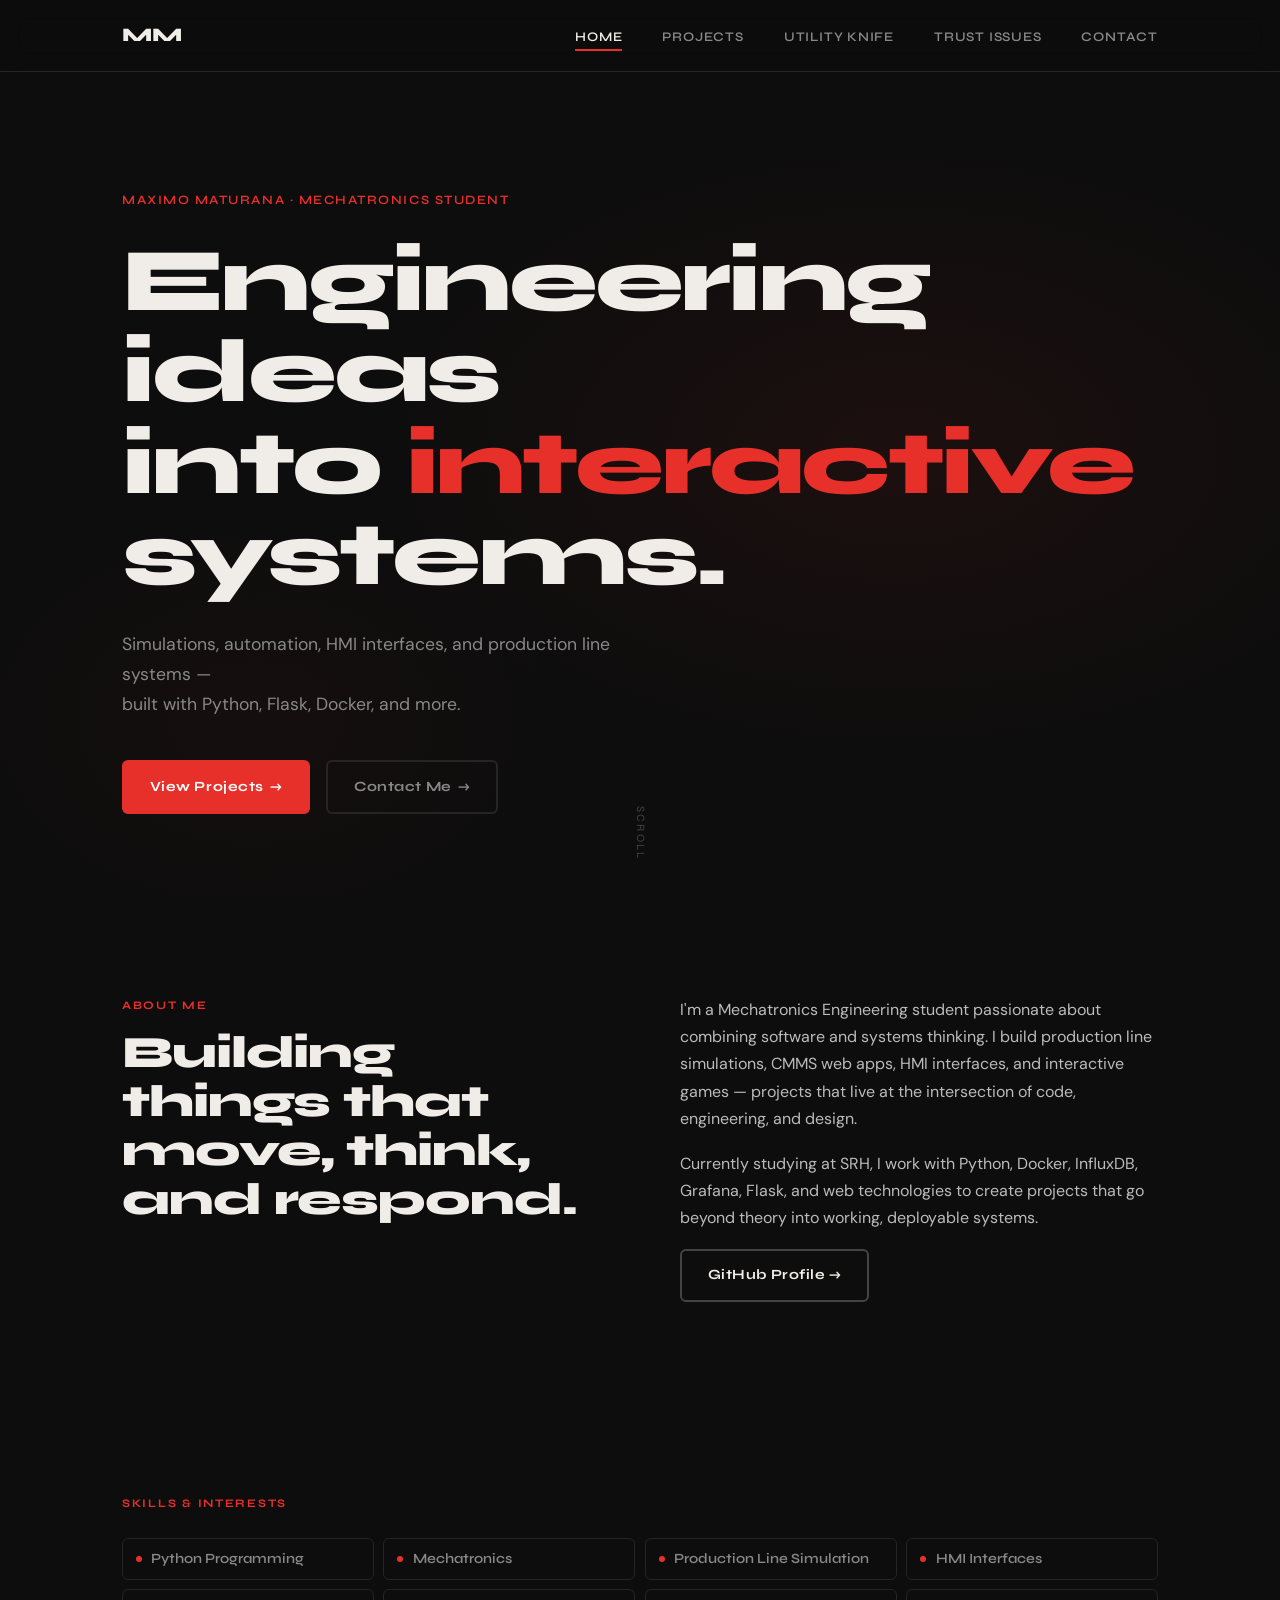
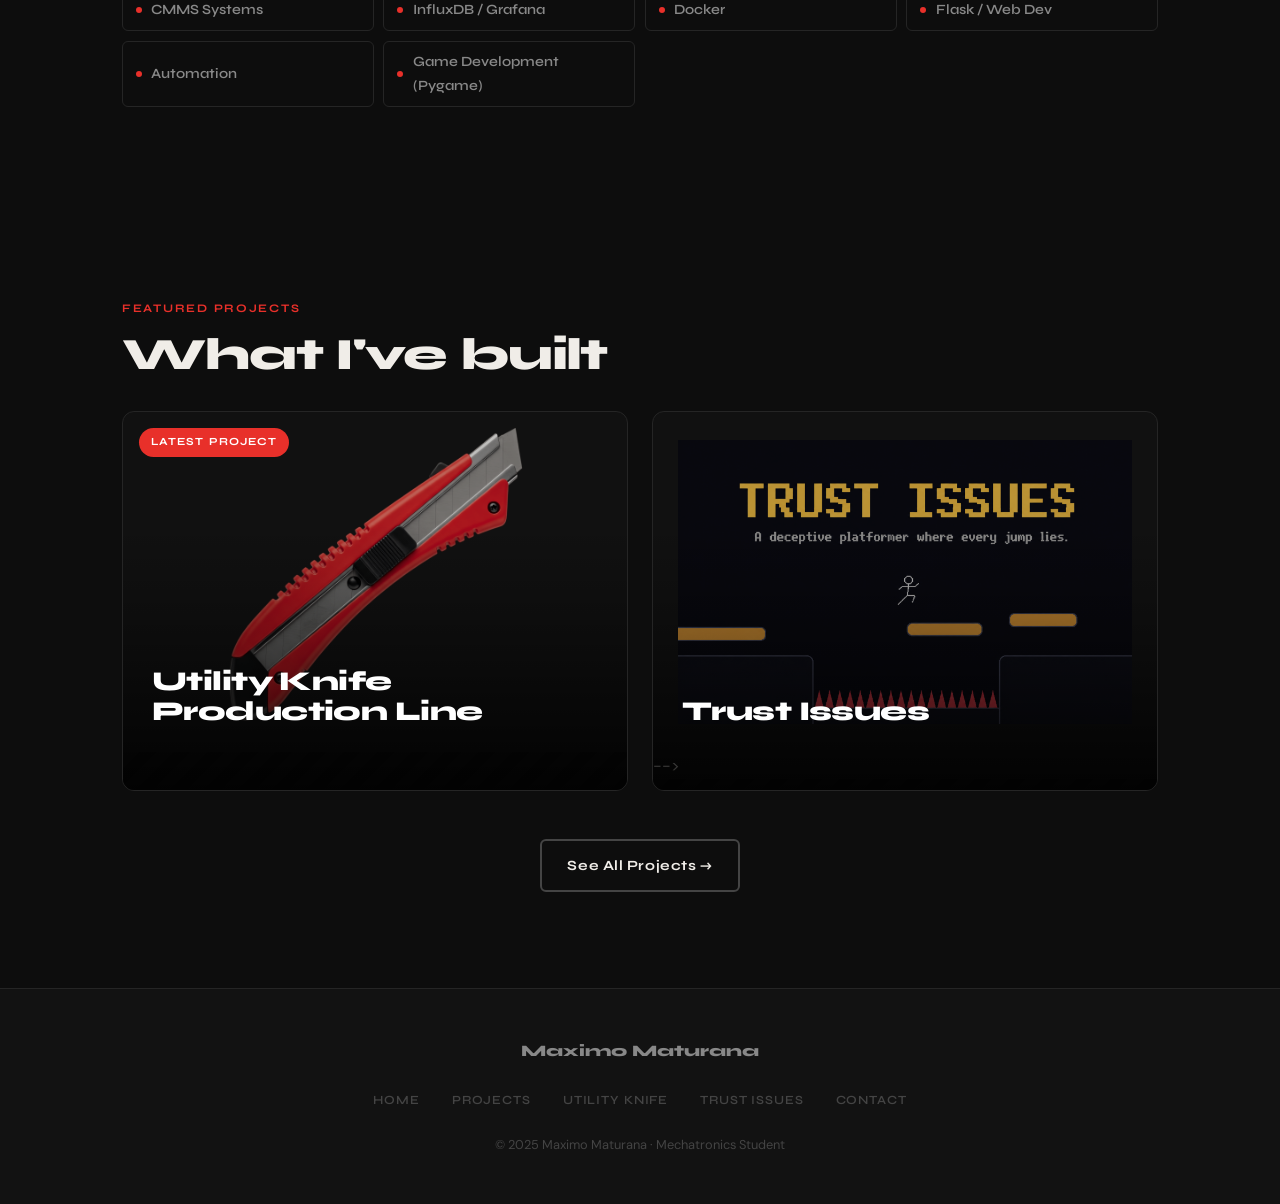
==== commit 8ade5007: "Updated images and info for contact" ====
--- a/index.html
+++ b/index.html
@@ -87,8 +87,8 @@
         <!-- Card is one big link — click anywhere to go to project page -->
         <a href="utility-knife.html" class="proj-card">
           <div class="proj-card-badge">Latest Project</div>
-          <!-- REPLACE the div below with your actual screenshot:
-               <img src="assets/utility-knife-preview.png" alt="Utility Knife Production Line" class="proj-card-img"> -->
+          
+               <img src="assets/utility-knife-preview.png" alt="Utility Knife Production Line" class="proj-card-img"> 
           <div class="proj-card-img proj-card-placeholder">
             <span>[ Add utility-knife-preview.png to assets/ ]</span>
           </div>
@@ -102,10 +102,10 @@
         </a>
 
         <a href="trust-issues.html" class="proj-card">
-          <!-- REPLACE the div below with your actual screenshot:
+          
                <img src="assets/trust-issues-preview.png" alt="Trust Issues" class="proj-card-img"> -->
           <div class="proj-card-img proj-card-placeholder">
-            <span>[ Add trust-issues-preview.png to assets/ ]</span>
+            
           </div>
           <div class="proj-card-overlay">
             <div class="proj-card-overlay-inner">
--- a/style.css
+++ b/style.css
@@ -429,7 +429,7 @@
   border-radius: 12px;
   overflow: hidden;
   cursor: pointer;
-  aspect-ratio: 16 / 10;
+  aspect-ratio: 16 / 12;
   background: #111;
   border: 1px solid var(--border);
   text-decoration: none;
@@ -446,15 +446,17 @@
   border-color: rgba(232,48,42,0.35);
 }
 
-/* The image — fills the entire card */
+
 .proj-card-img {
-  width: 100%;
-  height: 100%;
-  object-fit: cover;
+  width: 90%;
+  height: 90%;
+  object-fit: contain;
+  object-position: center;
   display: block;
   transition: transform 0.5s cubic-bezier(0.25, 0.46, 0.45, 0.94),
               filter 0.5s ease;
   filter: brightness(0.75);
+  margin: auto;
 }
 
 .proj-card:hover .proj-card-img {
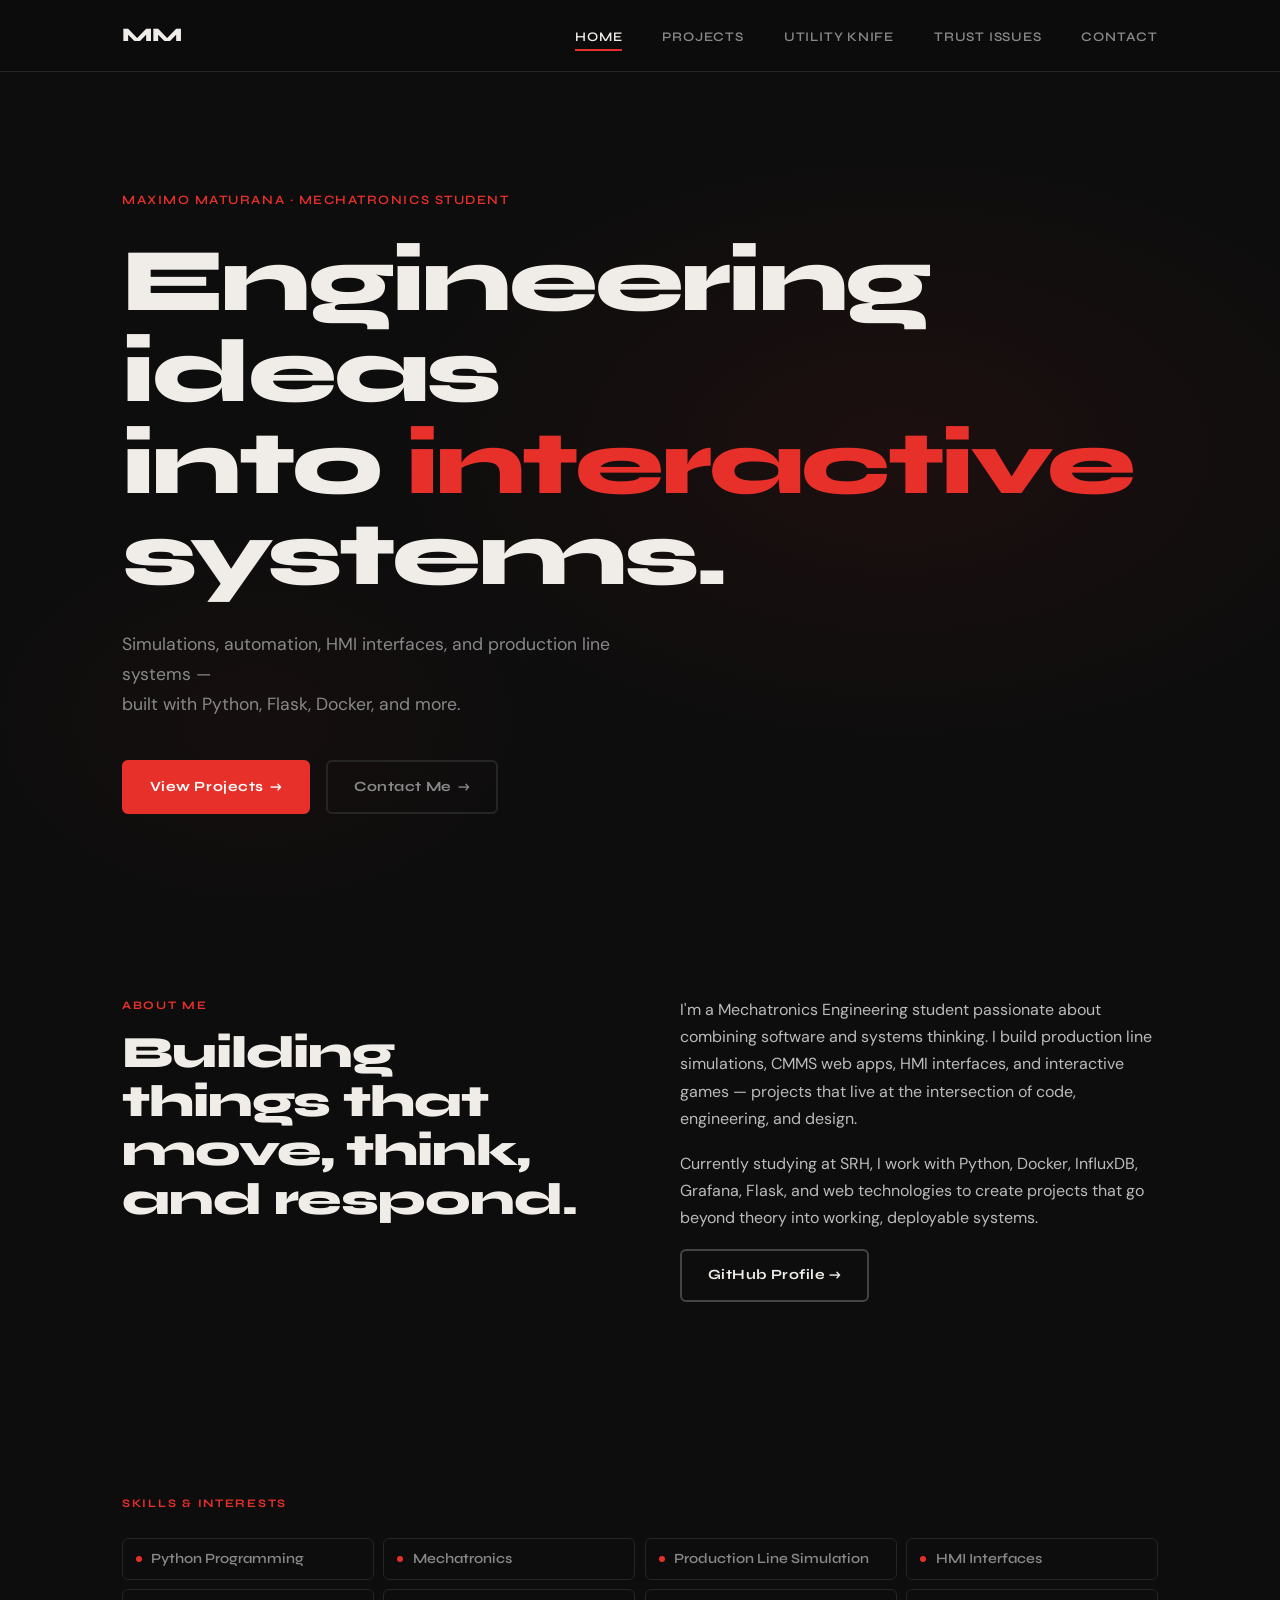
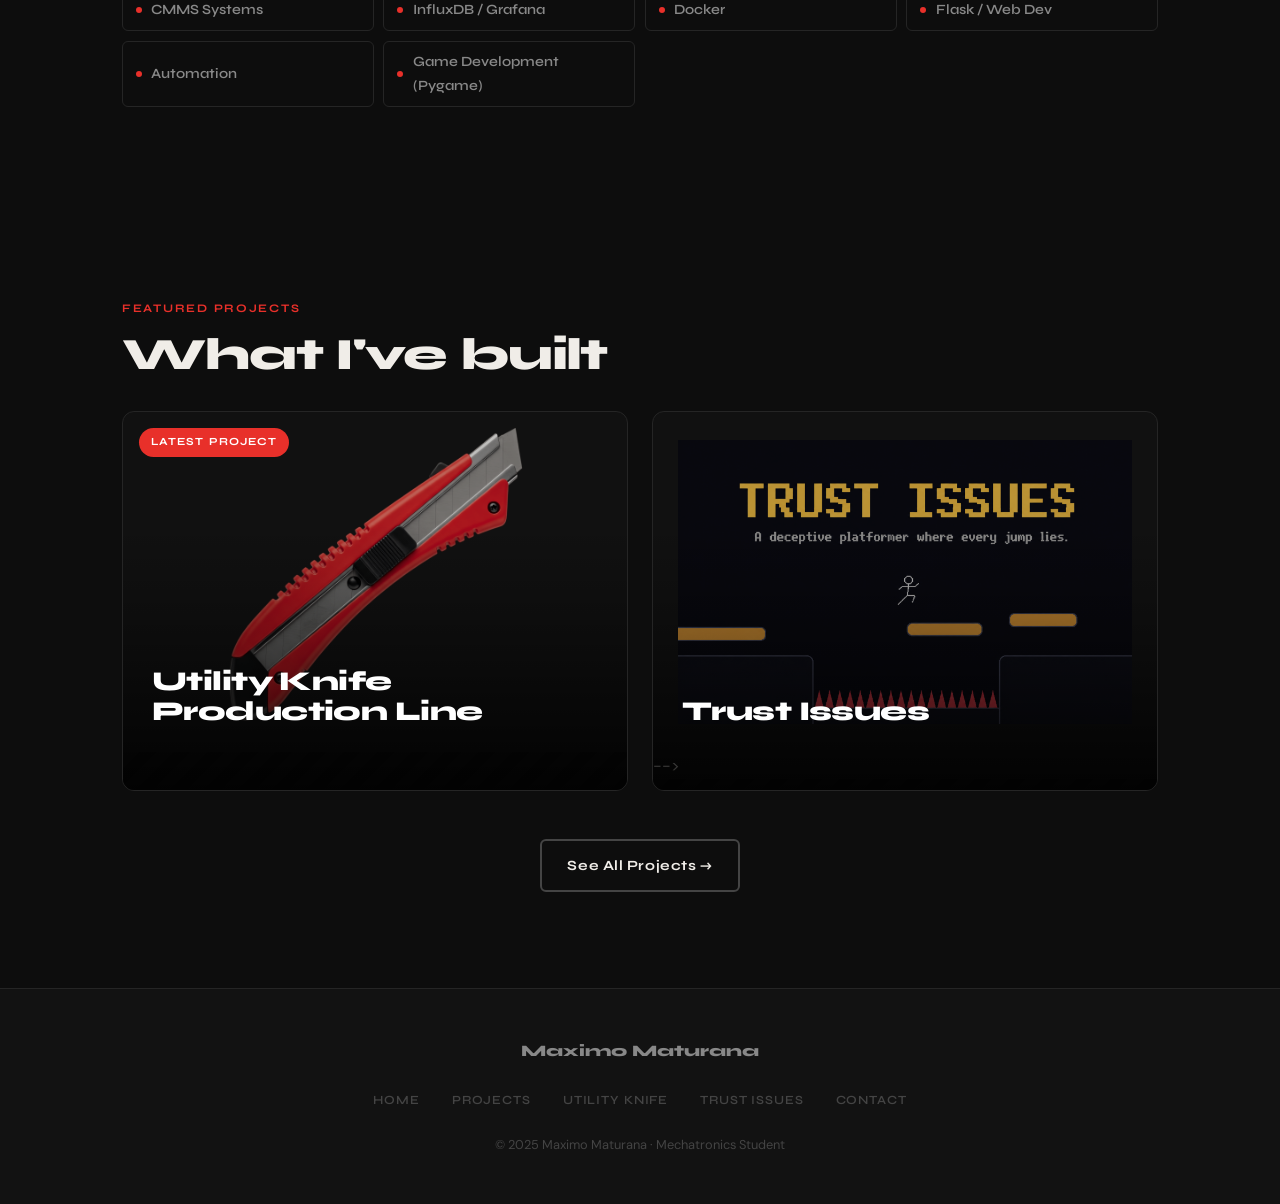
==== commit b0773443: "no mnore scroll phrase on front page" ====
--- a/index.html
+++ b/index.html
@@ -38,7 +38,7 @@
         <a href="contact.html" class="btn btn-ghost">Contact Me <span class="btn-arrow">→</span></a>
       </div>
     </div>
-    <div class="hero-scroll-hint">scroll</div>
+    
   </section>
 
   <!-- ABOUT -->
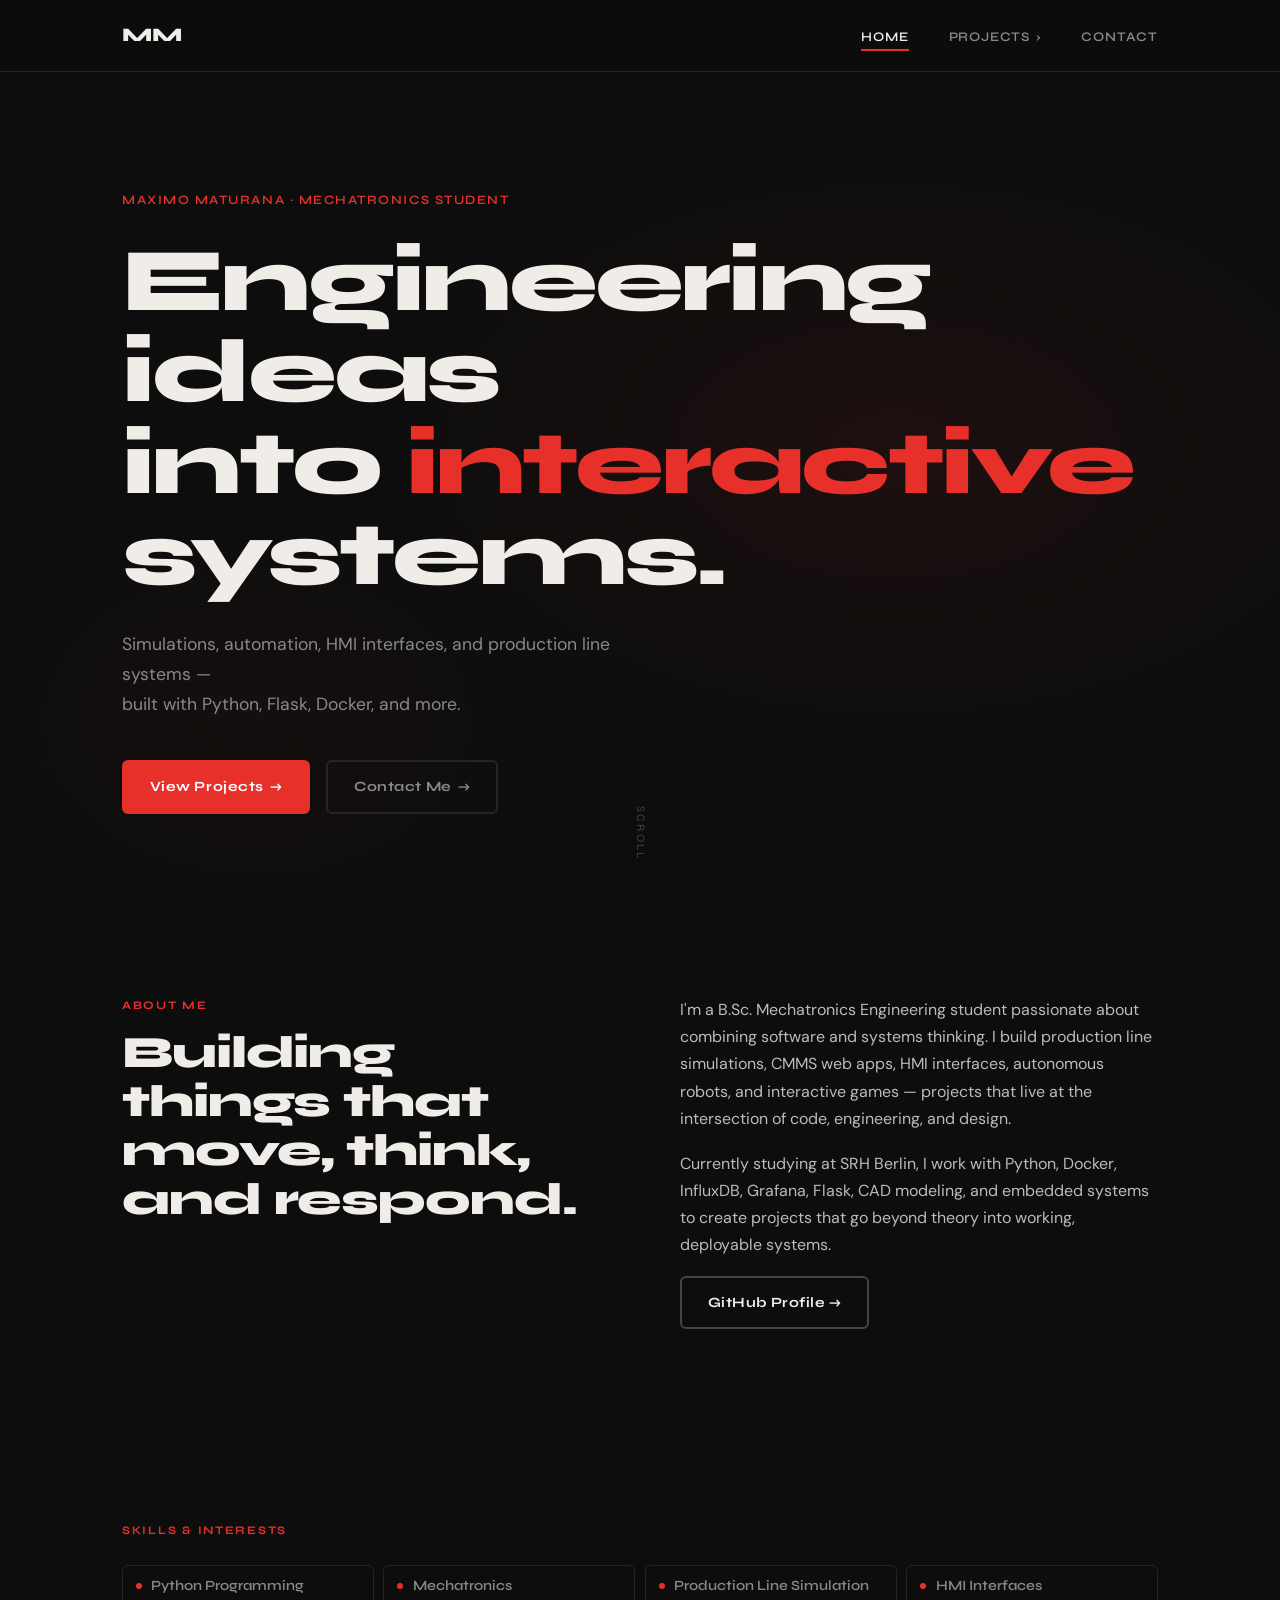
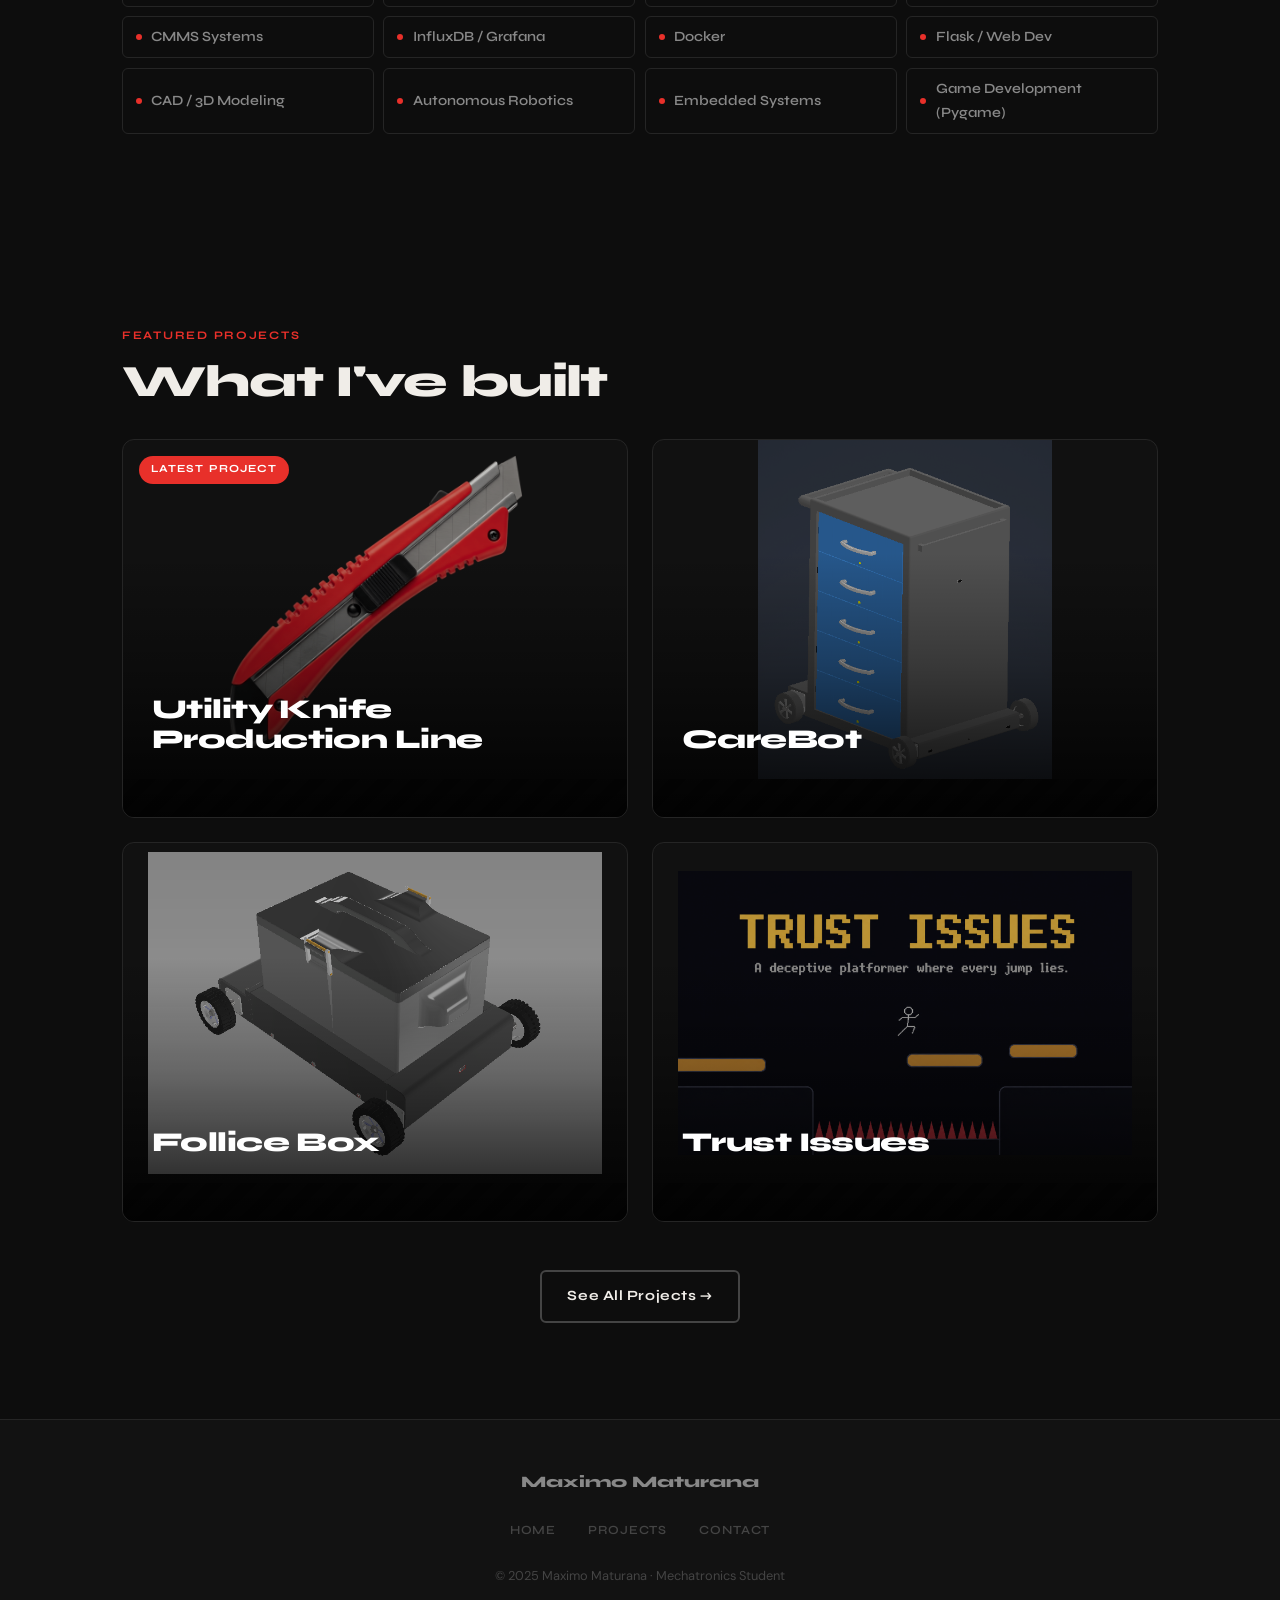
==== commit f9530882: "Updated Version of portfolio with updated projects and images" ====
--- a/index.html
+++ b/index.html
@@ -18,9 +18,15 @@
       </button>
       <ul class="nav-links" id="navLinks">
         <li><a href="index.html" class="active">Home</a></li>
-        <li><a href="projects.html">Projects</a></li>
-        <li><a href="utility-knife.html">Utility Knife</a></li>
-        <li><a href="trust-issues.html">Trust Issues</a></li>
+        <li class="nav-dropdown-wrap">
+          <a href="projects.html" class="nav-dropdown-trigger">Projects <span class="nav-chevron">›</span></a>
+          <ul class="nav-dropdown">
+            <li><a href="utility-knife.html">Utility Knife Production Line</a></li>
+            <li><a href="carebot.html">CareBot</a></li>
+            <li><a href="follice-box.html">Follice Box</a></li>
+            <li><a href="trust-issues.html">Trust Issues</a></li>
+          </ul>
+        </li>
         <li><a href="contact.html">Contact</a></li>
       </ul>
     </div>
@@ -38,7 +44,7 @@
         <a href="contact.html" class="btn btn-ghost">Contact Me <span class="btn-arrow">→</span></a>
       </div>
     </div>
-    
+    <div class="hero-scroll-hint">scroll</div>
   </section>
 
   <!-- ABOUT -->
@@ -50,8 +56,8 @@
           <h2 class="section-heading">Building things that move, think, and respond.</h2>
         </div>
         <div class="about-right">
-          <p>I'm a Mechatronics Engineering student passionate about combining software and systems thinking. I build production line simulations, CMMS web apps, HMI interfaces, and interactive games — projects that live at the intersection of code, engineering, and design.</p>
-          <p>Currently studying at SRH, I work with Python, Docker, InfluxDB, Grafana, Flask, and web technologies to create projects that go beyond theory into working, deployable systems.</p>
+          <p>I'm a B.Sc. Mechatronics Engineering student passionate about combining software and systems thinking. I build production line simulations, CMMS web apps, HMI interfaces, autonomous robots, and interactive games — projects that live at the intersection of code, engineering, and design.</p>
+          <p>Currently studying at SRH Berlin, I work with Python, Docker, InfluxDB, Grafana, Flask, CAD modeling, and embedded systems to create projects that go beyond theory into working, deployable systems.</p>
           <a href="https://github.com/MaximoMaturana" target="_blank" class="btn btn-outline">GitHub Profile →</a>
         </div>
       </div>
@@ -71,7 +77,9 @@
         <div class="skill-item"><span class="skill-dot"></span>InfluxDB / Grafana</div>
         <div class="skill-item"><span class="skill-dot"></span>Docker</div>
         <div class="skill-item"><span class="skill-dot"></span>Flask / Web Dev</div>
-        <div class="skill-item"><span class="skill-dot"></span>Automation</div>
+        <div class="skill-item"><span class="skill-dot"></span>CAD / 3D Modeling</div>
+        <div class="skill-item"><span class="skill-dot"></span>Autonomous Robotics</div>
+        <div class="skill-item"><span class="skill-dot"></span>Embedded Systems</div>
         <div class="skill-item"><span class="skill-dot"></span>Game Development (Pygame)</div>
       </div>
     </div>
@@ -84,11 +92,10 @@
       <h2 class="section-heading">What I've built</h2>
       <div class="projects-grid">
 
-        <!-- Card is one big link — click anywhere to go to project page -->
         <a href="utility-knife.html" class="proj-card">
           <div class="proj-card-badge">Latest Project</div>
-          
-               <img src="assets/utility-knife-preview.png" alt="Utility Knife Production Line" class="proj-card-img"> 
+          <img src="assets/utility-knife-preview.png" alt="Utility Knife Production Line" class="proj-card-img"
+               onerror="this.style.display='none'">
           <div class="proj-card-img proj-card-placeholder">
             <span>[ Add utility-knife-preview.png to assets/ ]</span>
           </div>
@@ -101,11 +108,41 @@
           </div>
         </a>
 
+        <a href="carebot.html" class="proj-card">
+          <img src="assets/carebot-cad-model.png" alt="CareBot" class="proj-card-img"
+               onerror="this.style.display='none'">
+          <div class="proj-card-img proj-card-placeholder">
+            <span>[ Add carebot-preview.png to assets/ ]</span>
+          </div>
+          <div class="proj-card-overlay">
+            <div class="proj-card-overlay-inner">
+              <p class="proj-card-type">Robotics · Mechatronics · VDI 2221</p>
+              <h3 class="proj-card-title">CareBot</h3>
+              <span class="proj-card-cta">View Project →</span>
+            </div>
+          </div>
+        </a>
+
+        <a href="follice-box.html" class="proj-card">
+          <img src="assets/follice-box-preview.png" alt="Follice Box" class="proj-card-img"
+               onerror="this.style.display='none'">
+          <div class="proj-card-img proj-card-placeholder">
+          
+          </div>
+          <div class="proj-card-overlay">
+            <div class="proj-card-overlay-inner">
+              <p class="proj-card-type">Mechanical Design · CAD · Autonomous</p>
+              <h3 class="proj-card-title">Follice Box</h3>
+              <span class="proj-card-cta">View Project →</span>
+            </div>
+          </div>
+        </a>
+
         <a href="trust-issues.html" class="proj-card">
-          
-               <img src="assets/trust-issues-preview.png" alt="Trust Issues" class="proj-card-img"> -->
+          <img src="assets/trust-issues-preview.png" alt="Trust Issues" class="proj-card-img"
+               onerror="this.style.display='none'">
           <div class="proj-card-img proj-card-placeholder">
-            
+            <span>[ Add trust-issues-preview.png to assets/ ]</span>
           </div>
           <div class="proj-card-overlay">
             <div class="proj-card-overlay-inner">
@@ -130,8 +167,6 @@
       <nav class="footer-nav">
         <a href="index.html">Home</a>
         <a href="projects.html">Projects</a>
-        <a href="utility-knife.html">Utility Knife</a>
-        <a href="trust-issues.html">Trust Issues</a>
         <a href="contact.html">Contact</a>
       </nav>
       <p class="footer-copy">© 2025 Maximo Maturana · Mechatronics Student</p>
--- a/style.css
+++ b/style.css
@@ -1350,4 +1350,137 @@
   #lb-close { top: 0.6rem; right: 0.6rem; width: 38px; height: 38px; }
   #lb-img { max-width: 96vw; max-height: 72vh; }
   #lb-footer { flex-direction: column; align-items: flex-start; gap: 0.3rem; }
+}
+
+/* ============================================================
+   NAV DROPDOWN — added for Projects hover menu
+   Appended below the original style.css — do not modify above
+   ============================================================ */
+
+/* ============================================================
+   NAV DROPDOWN — paste this at the BOTTOM of style.css
+   ============================================================ */
+
+.nav-dropdown-wrap {
+  position: relative;
+}
+
+.nav-chevron {
+  display: inline-block;
+  font-style: normal;
+  font-size: 0.85em;
+  margin-left: 2px;
+  transition: transform 0.22s ease;
+  line-height: 1;
+}
+
+/* Chevron rotates when dropdown is open */
+.nav-dropdown-wrap:hover .nav-chevron,
+.nav-dropdown-wrap.open .nav-chevron {
+  transform: rotate(90deg);
+}
+
+/* ── THE PANEL ── */
+.nav-dropdown {
+  /* Hidden by default */
+  display: none;
+  opacity: 0;
+  pointer-events: none;
+
+  position: absolute;
+  top: calc(100% + 8px); /* tight — JS delay handles the gap, not whitespace */
+  left: 50%;
+  transform: translateX(-50%) translateY(-4px);
+
+  background: rgba(16, 16, 16, 0.98);
+  border: 1px solid var(--border);
+  border-radius: 8px;
+  padding: 0.5rem 0;
+  min-width: 230px;
+  list-style: none;
+  box-shadow: 0 16px 48px rgba(0,0,0,0.6);
+  z-index: 200;
+  transition: opacity 0.16s ease, transform 0.16s ease;
+}
+
+/* Arrow pointer */
+.nav-dropdown::before {
+  content: '';
+  position: absolute;
+  top: -6px;
+  left: 50%;
+  transform: translateX(-50%) rotate(45deg);
+  width: 10px; height: 10px;
+  background: rgba(16, 16, 16, 0.98);
+  border-left: 1px solid var(--border);
+  border-top: 1px solid var(--border);
+}
+
+/* JS adds .dd-open to show it */
+.nav-dropdown.dd-open {
+  display: block;
+  opacity: 1;
+  pointer-events: auto;
+  transform: translateX(-50%) translateY(0);
+}
+
+/* ── LINKS ── */
+.nav-dropdown li a {
+  display: block;
+  padding: 0.65rem 1.2rem;
+  font-family: var(--font-display);
+  font-size: 0.8rem;
+  font-weight: 600;
+  letter-spacing: 0.04em;
+  color: var(--text-muted);
+  white-space: nowrap;
+  transition: color var(--transition), background var(--transition), padding-left var(--transition);
+  text-transform: none;
+}
+
+/* No underline animation inside dropdown */
+.nav-dropdown li a::after { display: none; }
+
+.nav-dropdown li a:hover {
+  color: var(--text);
+  background: rgba(232, 48, 42, 0.08);
+  padding-left: 1.5rem;
+}
+
+/* Active item — red left accent */
+.nav-dropdown li a.active {
+  color: var(--accent);
+  border-left: 2px solid var(--accent);
+  padding-left: calc(1.2rem - 2px);
+}
+
+/* Subtle divider */
+.nav-dropdown li + li {
+  border-top: 1px solid rgba(255,255,255,0.04);
+}
+
+/* ── MOBILE ── */
+@media (max-width: 900px) {
+  .nav-dropdown {
+    position: static;
+    transform: none !important;
+    box-shadow: none;
+    border: none;
+    border-radius: 0;
+    border-top: 1px solid var(--border);
+    background: transparent;
+    min-width: 0;
+    padding: 0;
+    opacity: 1;
+    pointer-events: auto;
+    display: none;
+  }
+  .nav-dropdown::before { display: none; }
+  .nav-dropdown.dd-open { display: none; } /* desktop class — ignored on mobile */
+  .nav-dropdown-wrap.open .nav-dropdown { display: block; } /* mobile uses .open */
+
+  .nav-dropdown li a {
+    padding: 0.75rem 3rem;
+    font-size: 0.85rem;
+  }
 }
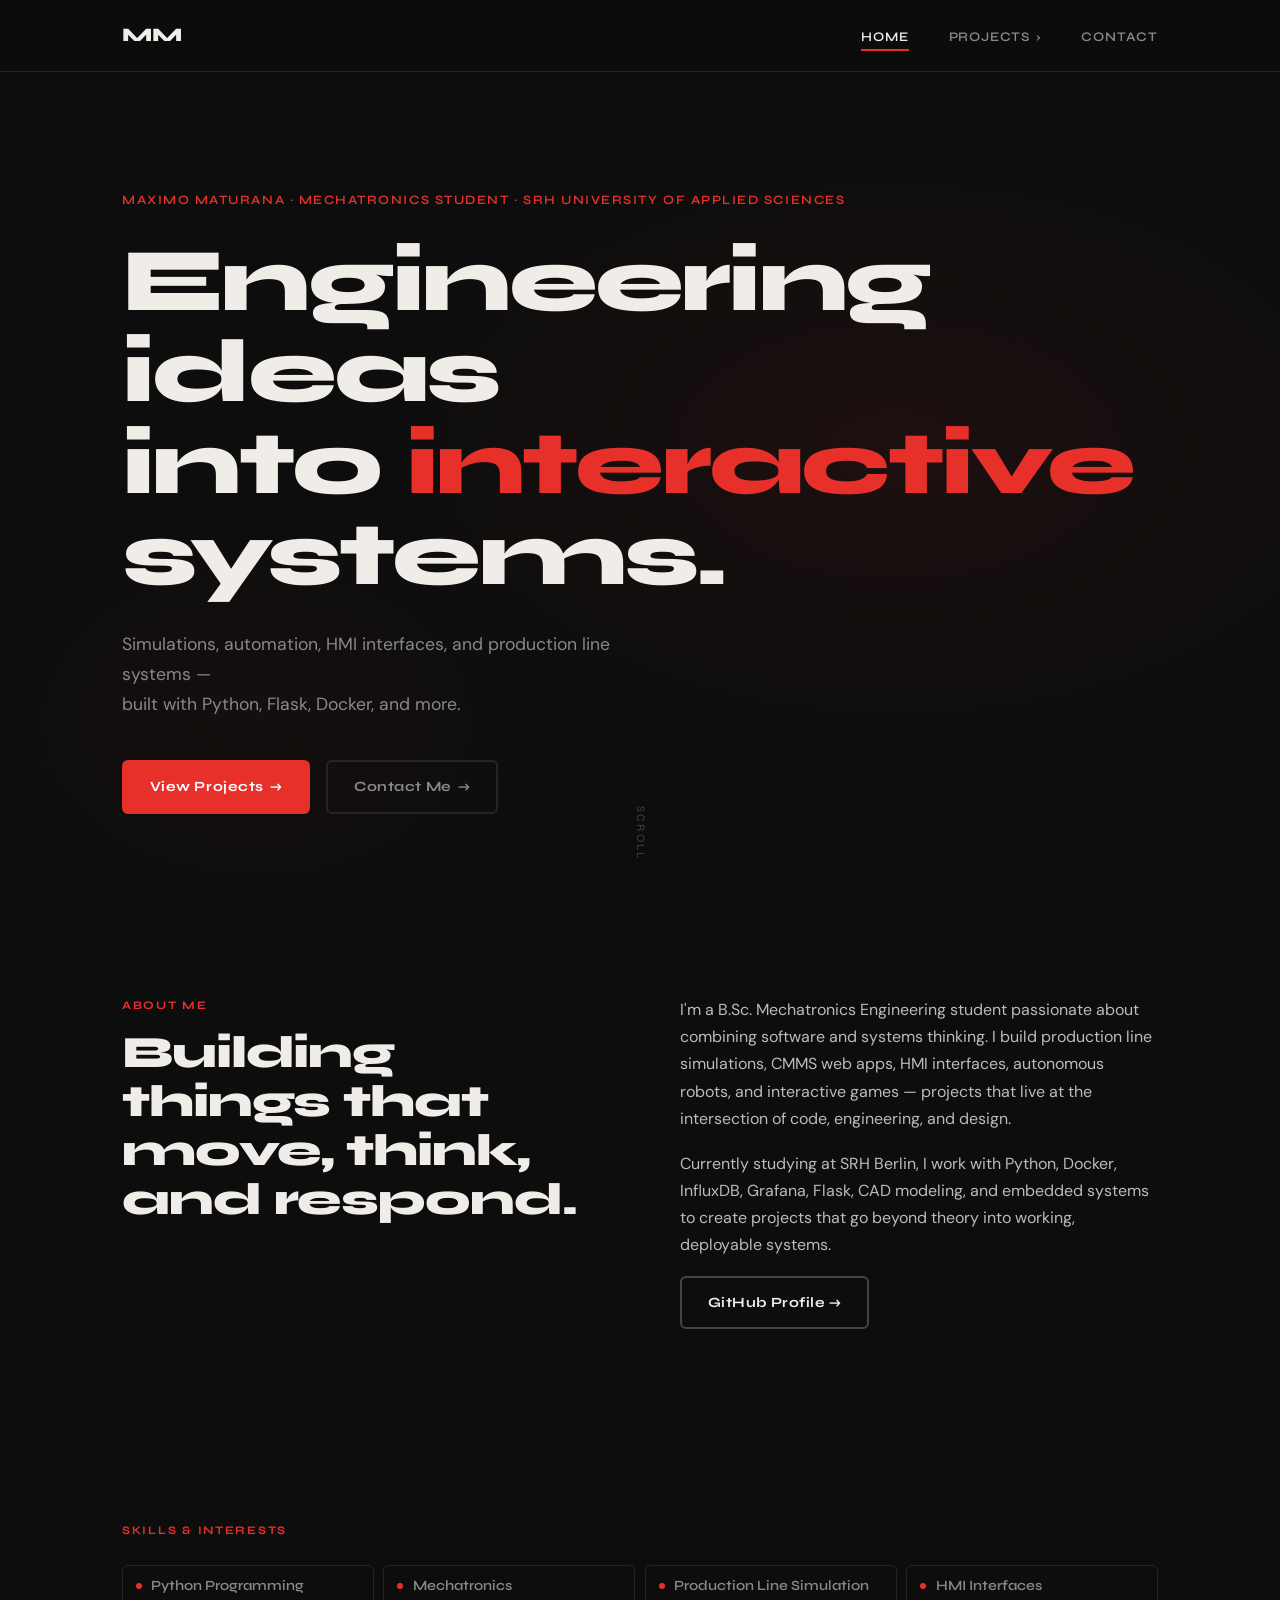
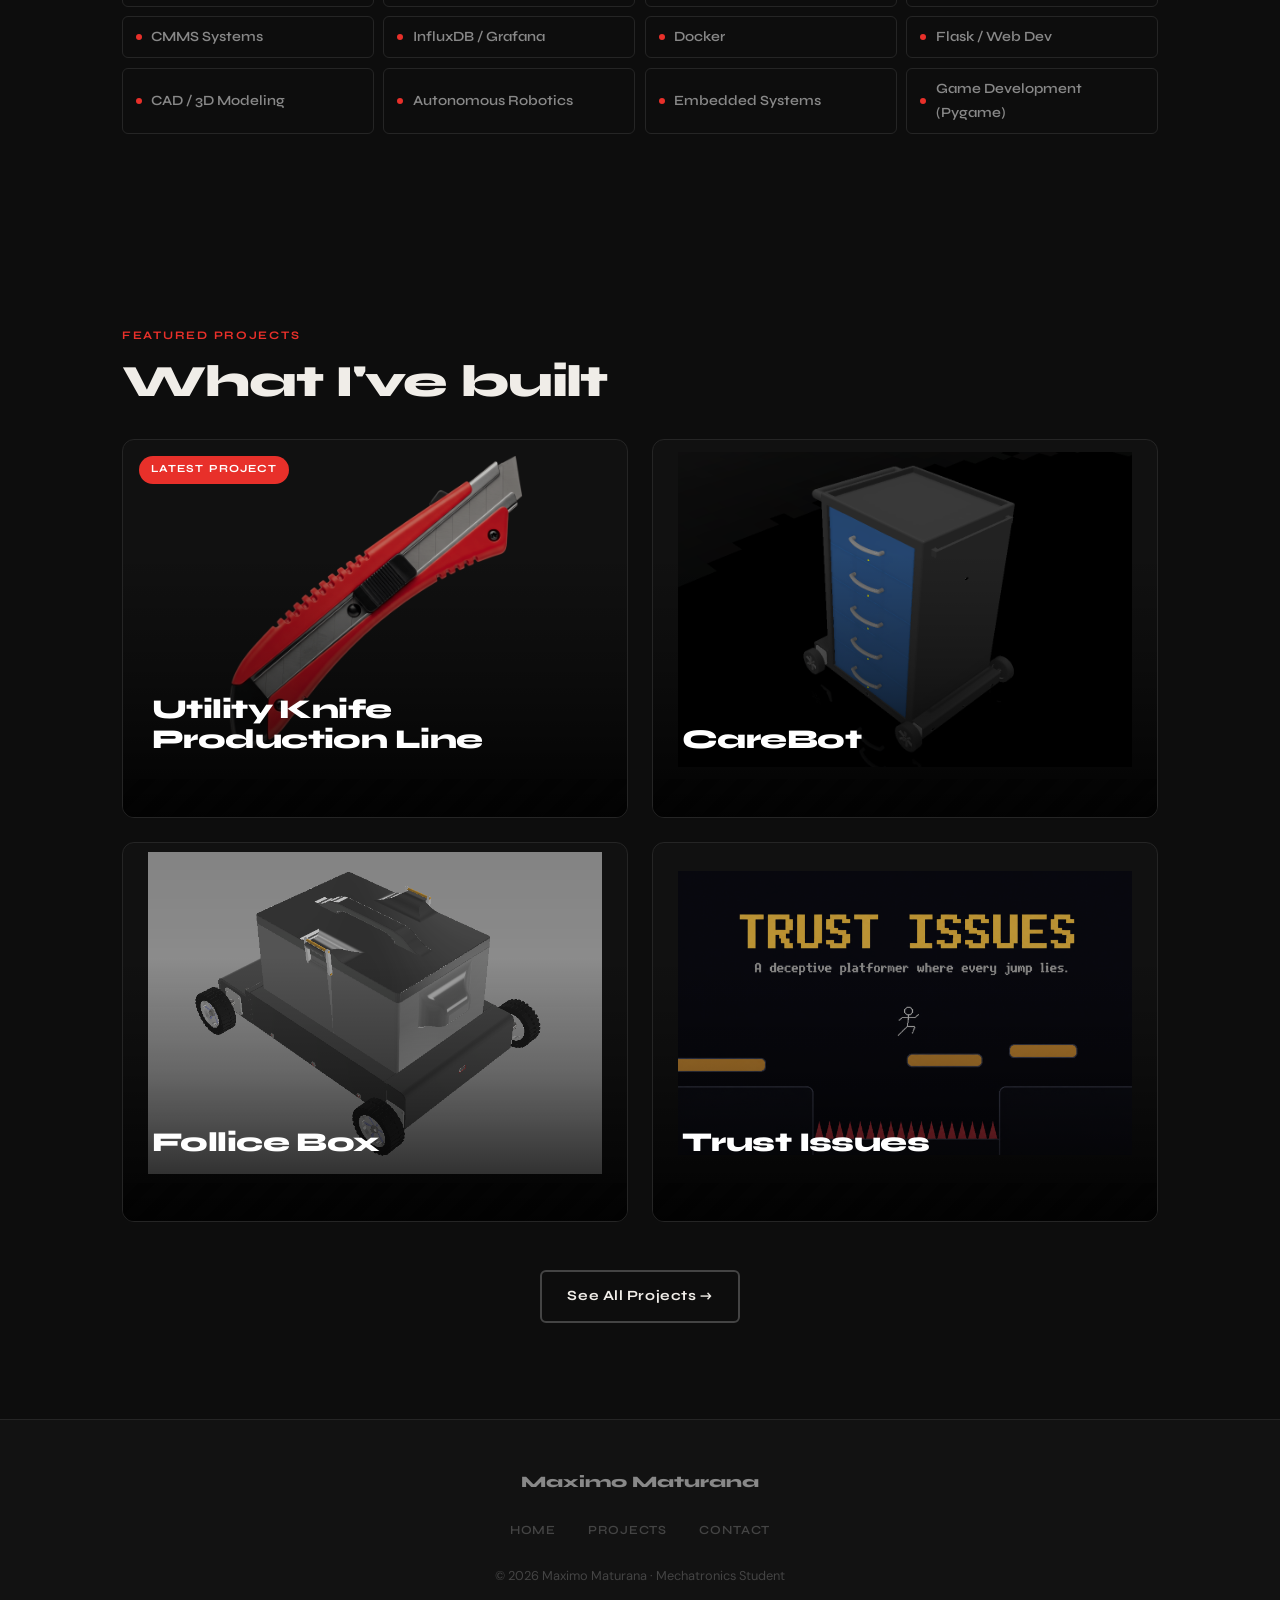
==== commit 35d1378b: "updated the footer year and header for index" ====
--- a/index.html
+++ b/index.html
@@ -36,7 +36,7 @@
   <section class="hero">
     <div class="hero-bg"></div>
     <div class="hero-content">
-      <p class="hero-eyebrow">Maximo Maturana · Mechatronics Student</p>
+      <p class="hero-eyebrow">Maximo Maturana · Mechatronics Student · SRH University of Applied Sciences </p>
       <h1 class="hero-headline">Engineering ideas<br>into <span class="accent">interactive</span><br>systems.</h1>
       <p class="hero-sub">Simulations, automation, HMI interfaces, and production line systems —<br>built with Python, Flask, Docker, and more.</p>
       <div class="hero-ctas">
@@ -169,7 +169,7 @@
         <a href="projects.html">Projects</a>
         <a href="contact.html">Contact</a>
       </nav>
-      <p class="footer-copy">© 2025 Maximo Maturana · Mechatronics Student</p>
+      <p class="footer-copy">© 2026 Maximo Maturana · Mechatronics Student</p>
     </div>
   </footer>
 
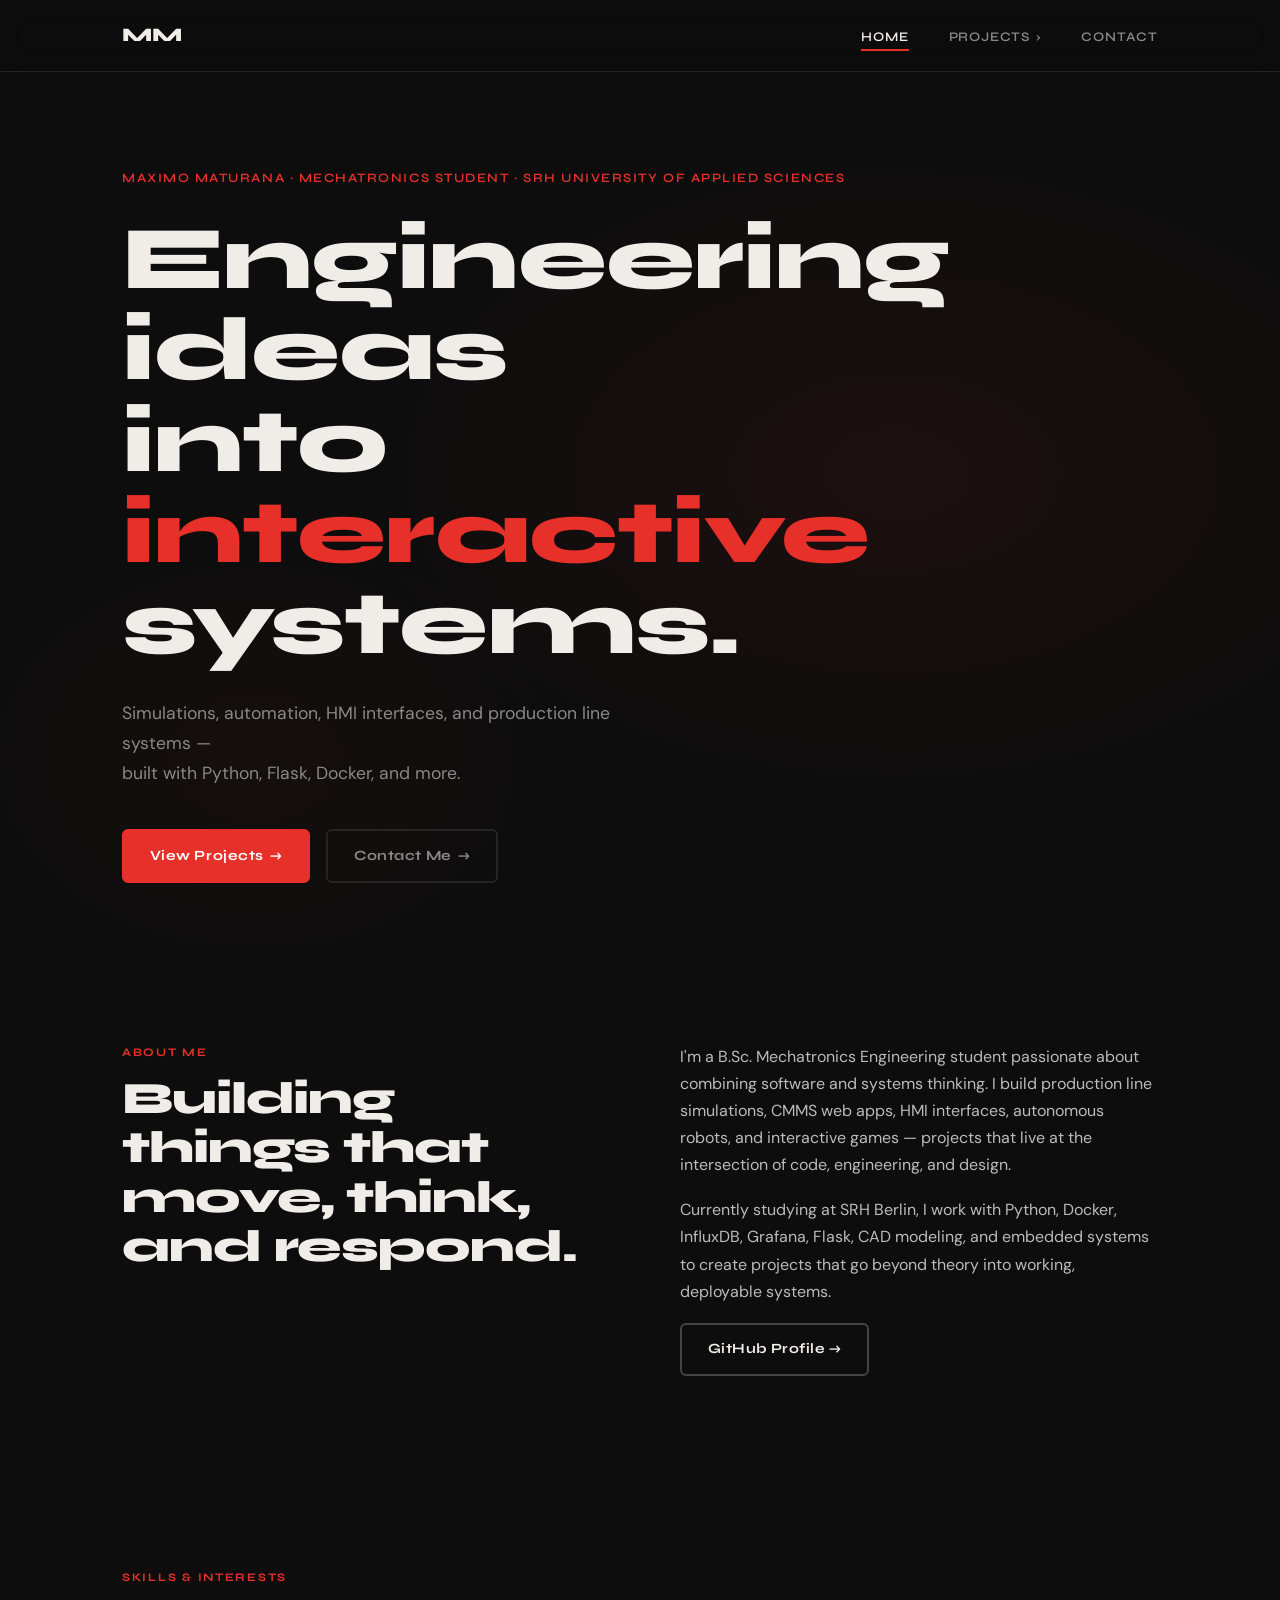
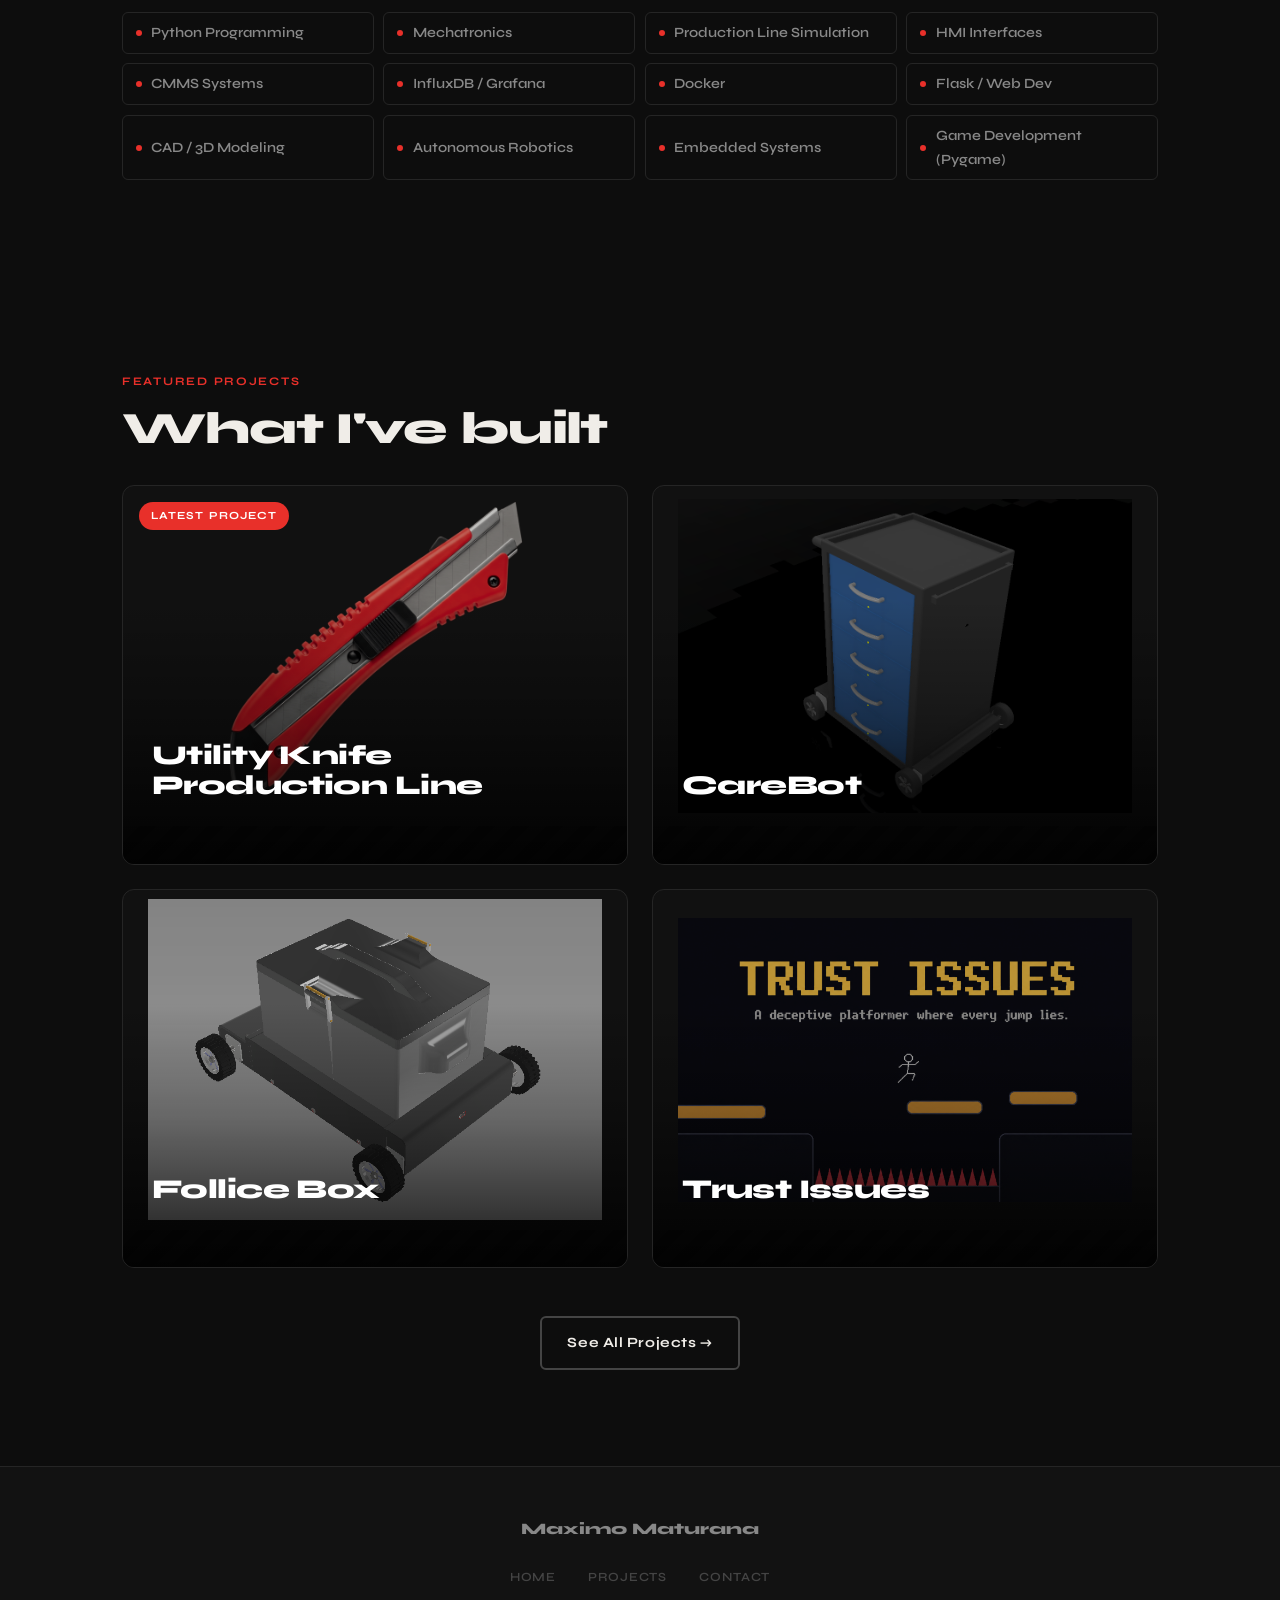
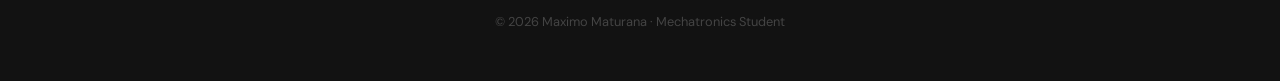
==== commit f8ef3a61: "Fixed the centgering of the index for mobile viewing" ====
--- a/index.html
+++ b/index.html
@@ -44,7 +44,6 @@
         <a href="contact.html" class="btn btn-ghost">Contact Me <span class="btn-arrow">→</span></a>
       </div>
     </div>
-    <div class="hero-scroll-hint">scroll</div>
   </section>
 
   <!-- ABOUT -->
--- a/style.css
+++ b/style.css
@@ -243,7 +243,7 @@
   font-size: clamp(3rem, 7vw, 6rem);
   font-weight: 800;
   line-height: 1.02;
-  letter-spacing: -0.03em;
+  letter-spacing: -0.01em;
   color: var(--text);
   margin-bottom: 1.8rem;
 }
@@ -1483,4 +1483,36 @@
     padding: 0.75rem 3rem;
     font-size: 0.85rem;
   }
+}
+
+/* ── Mobile hero centering fix ── */
+@media (max-width: 600px) {
+  .hero-content {
+    text-align: center;
+  }
+
+  .hero-eyebrow {
+    text-align: center;
+  }
+
+  .hero-sub {
+    text-align: center;
+    margin: 0 auto 2.5rem;
+  }
+
+  .hero-ctas {
+    flex-direction: column;
+    align-items: center;
+    width: 100%;
+  }
+
+  .hero-ctas .btn {
+    width: 100%;
+    max-width: 320px;
+    justify-content: center;
+  }
+
+  .hero-scroll-hint {
+    display: none;
+  }
 }
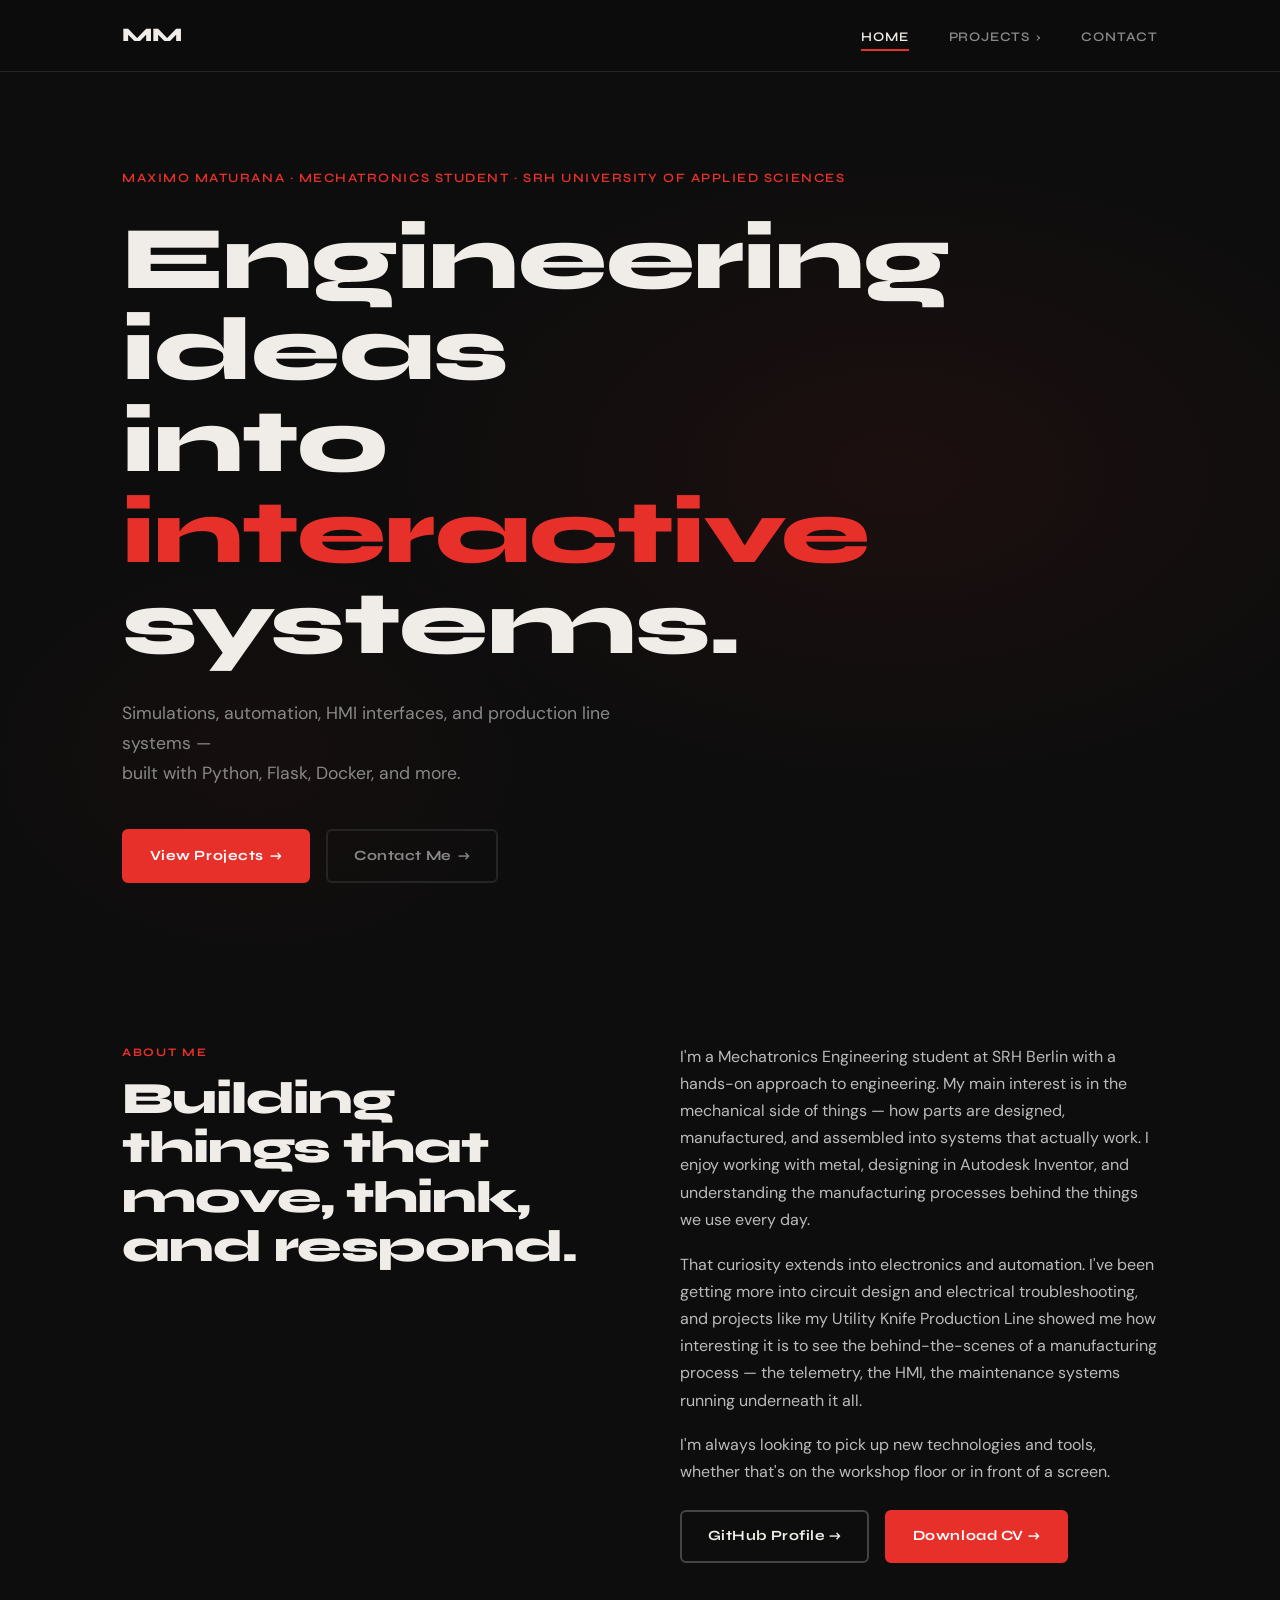
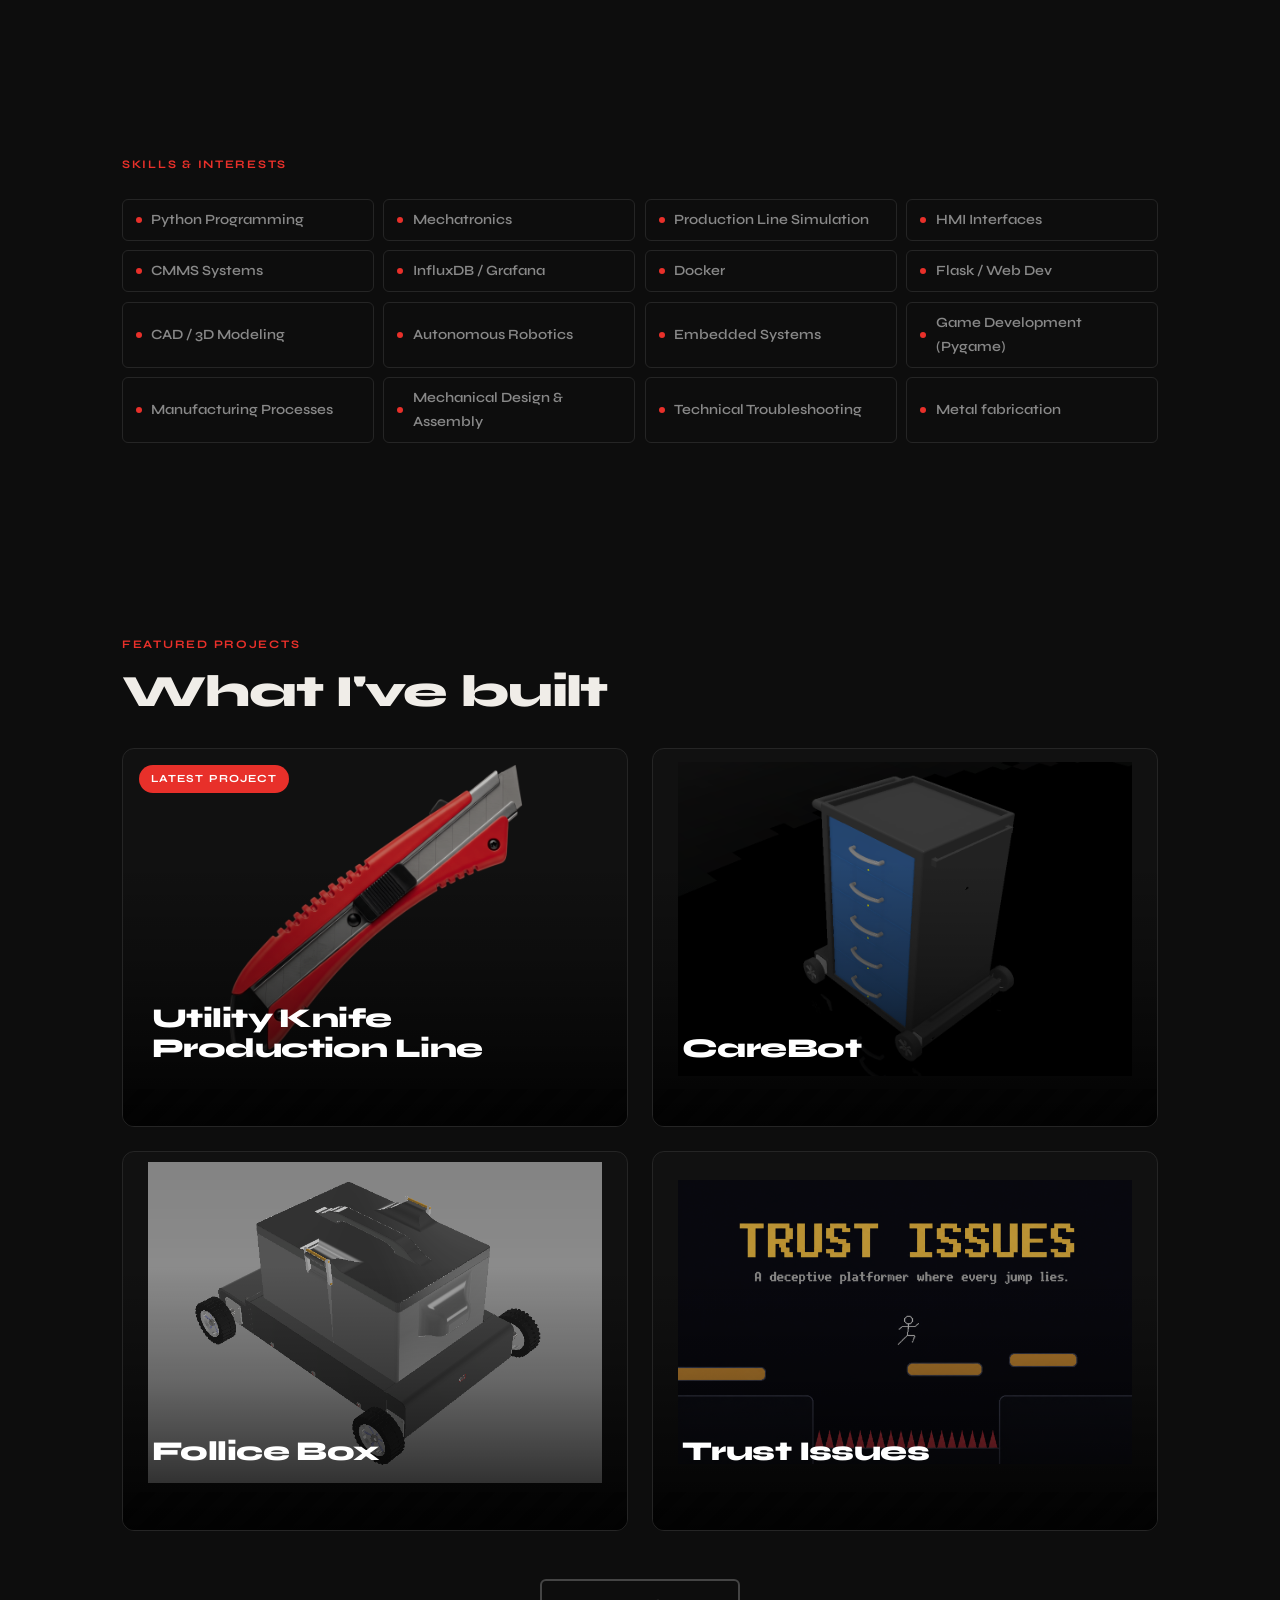
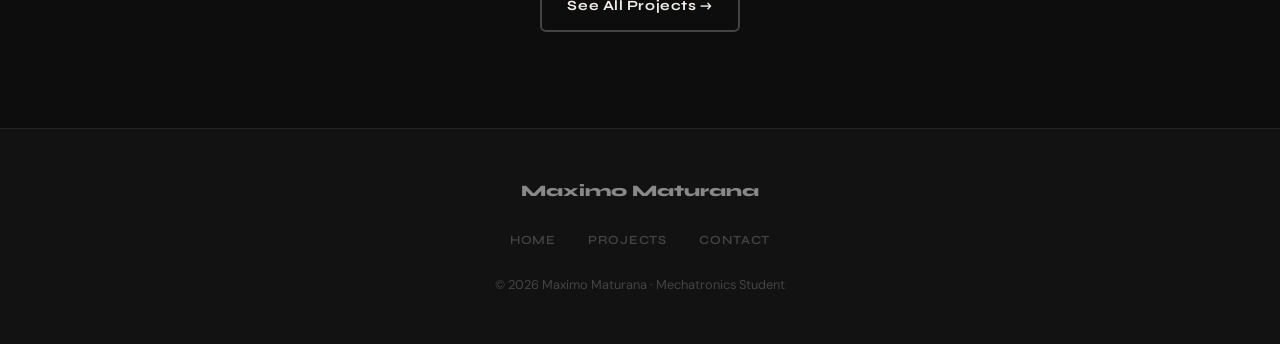
==== commit 69b699c8: "CV is available now" ====
--- a/index.html
+++ b/index.html
@@ -55,9 +55,13 @@
           <h2 class="section-heading">Building things that move, think, and respond.</h2>
         </div>
         <div class="about-right">
-          <p>I'm a B.Sc. Mechatronics Engineering student passionate about combining software and systems thinking. I build production line simulations, CMMS web apps, HMI interfaces, autonomous robots, and interactive games — projects that live at the intersection of code, engineering, and design.</p>
-          <p>Currently studying at SRH Berlin, I work with Python, Docker, InfluxDB, Grafana, Flask, CAD modeling, and embedded systems to create projects that go beyond theory into working, deployable systems.</p>
-          <a href="https://github.com/MaximoMaturana" target="_blank" class="btn btn-outline">GitHub Profile →</a>
+          <p>I'm a Mechatronics Engineering student at SRH Berlin with a hands-on approach to engineering. My main interest is in the mechanical side of things — how parts are designed, manufactured, and assembled into systems that actually work. I enjoy working with metal, designing in Autodesk Inventor, and understanding the manufacturing processes behind the things we use every day.</p>
+          <p>That curiosity extends into electronics and automation. I've been getting more into circuit design and electrical troubleshooting, and projects like my Utility Knife Production Line showed me how interesting it is to see the behind-the-scenes of a manufacturing process — the telemetry, the HMI, the maintenance systems running underneath it all.</p>
+          <p>I'm always looking to pick up new technologies and tools, whether that's on the workshop floor or in front of a screen.</p>
+          <div style="display:flex; gap: 1rem; flex-wrap: wrap; margin-top: 1.5rem;">
+            <a href="https://github.com/MaximoMaturana" target="_blank" class="btn btn-outline">GitHub Profile →</a>
+            <a href="assets/CV_Maximo_Maturana.pdf" download class="btn btn-primary">Download CV →</a>
+          </div>
         </div>
       </div>
     </div>
@@ -80,6 +84,10 @@
         <div class="skill-item"><span class="skill-dot"></span>Autonomous Robotics</div>
         <div class="skill-item"><span class="skill-dot"></span>Embedded Systems</div>
         <div class="skill-item"><span class="skill-dot"></span>Game Development (Pygame)</div>
+        <div class="skill-item"><span class="skill-dot"></span>Manufacturing Processes</div>
+        <div class="skill-item"><span class="skill-dot"></span>Mechanical Design & Assembly</div>
+        <div class="skill-item"><span class="skill-dot"></span>Technical Troubleshooting</div>
+        <div class="skill-item"><span class="skill-dot"></span>Metal fabrication</div>
       </div>
     </div>
   </section>
--- a/style.css
+++ b/style.css
@@ -805,6 +805,12 @@
   font-size: 0.82rem;
   line-height: 1.6;
   margin: 0;
+}
+
+.arch-step code {
+  word-break: break-all;
+  overflow-wrap: break-word;
+  white-space: normal;
 }
 
 .arch-arrow {
@@ -1485,24 +1491,26 @@
   }
 }
 
-/* ── Mobile hero centering fix ── */
+/* ── Mobile hero fix ── */
 @media (max-width: 600px) {
   .hero-content {
-    text-align: center;
+    text-align: left;
+    padding: 4rem 1.5rem 3rem;
   }
 
   .hero-eyebrow {
-    text-align: center;
+    text-align: left;
   }
 
   .hero-sub {
-    text-align: center;
-    margin: 0 auto 2.5rem;
+    text-align: left;
+    margin: 0 0 2.5rem;
+    max-width: 100%;
   }
 
   .hero-ctas {
     flex-direction: column;
-    align-items: center;
+    align-items: flex-start;
     width: 100%;
   }
 
@@ -1515,4 +1523,27 @@
   .hero-scroll-hint {
     display: none;
   }
+}
+
+/* ── Architecture flow — mobile ── */
+@media (max-width: 700px) {
+  .arch-flow {
+    flex-direction: column;
+    align-items: stretch;
+    gap: 0;
+  }
+
+  .arch-step {
+    min-width: 0;
+    width: 100%;
+  }
+
+  .arch-arrow {
+    text-align: center;
+    padding: 0.4rem 0;
+    font-size: 1.2rem;
+    transform: rotate(90deg);
+    display: block;
+    align-self: center;
+  }
 }
